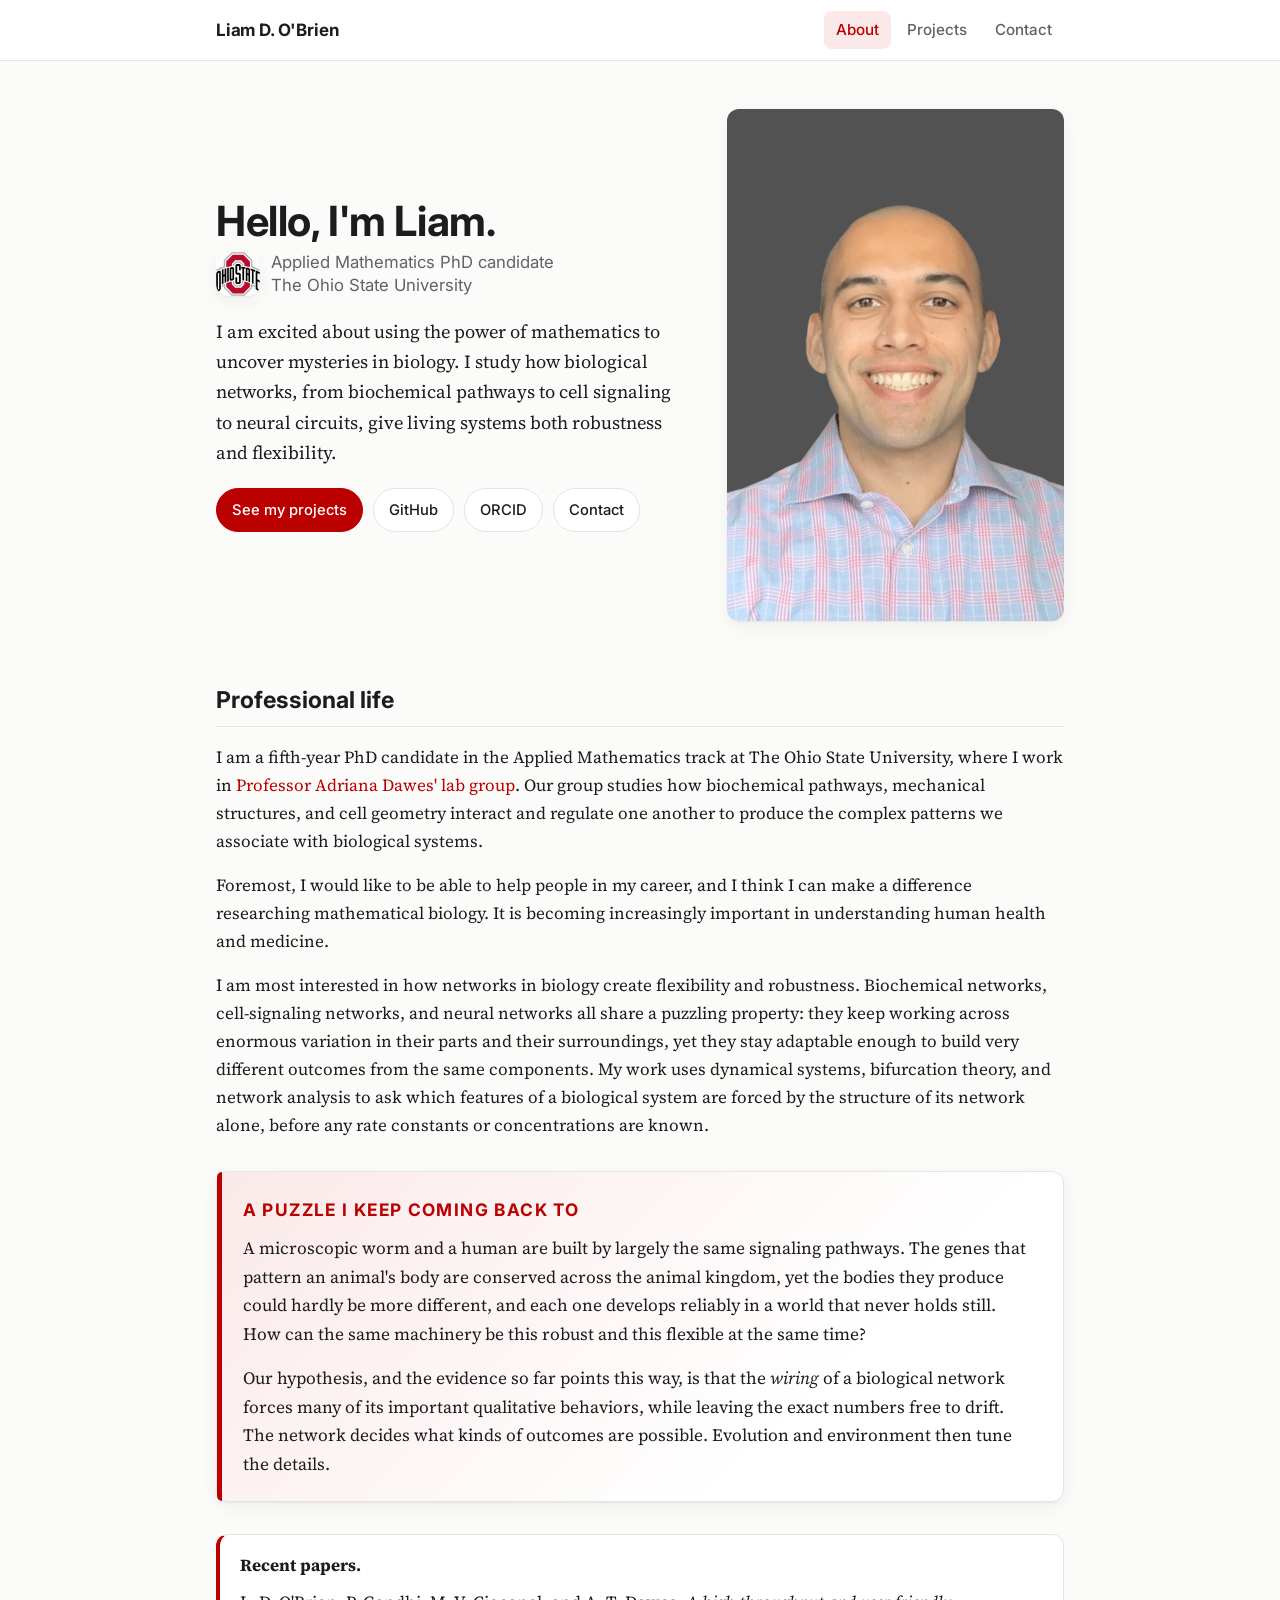
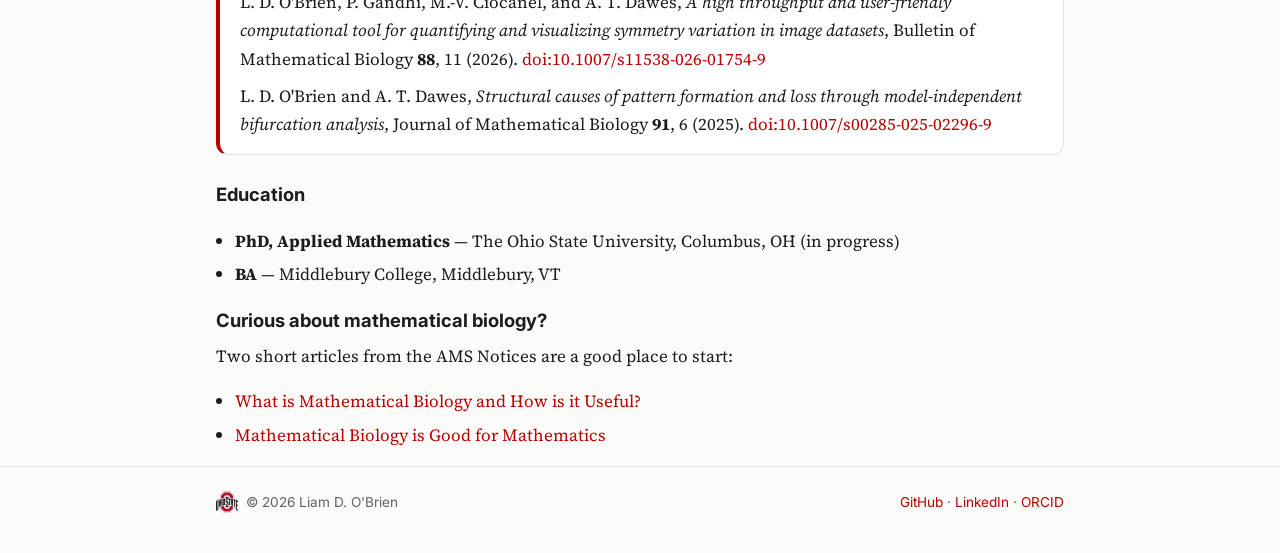
==== index.html @ b986f2aa "Refocus about page on network robustness, add 2026 paper and OSU logo, drop WIP projects Co-Authored" ====
<!doctype html>
<html lang="en">
<head>
  <meta charset="utf-8">
  <meta name="viewport" content="width=device-width, initial-scale=1">
  <title>Liam D. O'Brien</title>
  <meta name="description" content="Liam D. O'Brien is an applied mathematics PhD candidate at The Ohio State University working in mathematical biology: how biological networks create robustness and flexibility.">
  <link rel="preconnect" href="https://fonts.googleapis.com">
  <link href="https://fonts.googleapis.com/css2?family=Inter:wght@400;500;600;700&family=Source+Serif+4:ital,opsz,wght@0,8..60,400;0,8..60,600;1,8..60,400&display=swap" rel="stylesheet">
  <link rel="stylesheet" href="assets/style.css">
  <link rel="icon" href="data:image/svg+xml,%3Csvg xmlns='http://www.w3.org/2000/svg' viewBox='0 0 32 32'%3E%3Ccircle cx='16' cy='16' r='15' fill='%23bb0000'/%3E%3Ctext x='16' y='22' font-family='Inter,sans-serif' font-weight='700' font-size='17' fill='white' text-anchor='middle'%3EL%3C/text%3E%3C/svg%3E">
</head>
<body>
<header class="site">
  <div class="wrap">
    <a class="site-title" href="index.html">Liam D. O'Brien</a>
    <nav aria-label="Main">
      <ul>
        <li><a href="index.html" aria-current="page">About</a></li>
        <li><a href="projects.html">Projects</a></li>
        <li><a href="contact.html">Contact</a></li>
      </ul>
    </nav>
  </div>
</header>

<main class="wrap">
  <section class="hero">
    <div>
      <h1>Hello, I'm Liam.</h1>
      <p class="tagline"><img class="logo" src="assets/img/ohio-state-logo.svg" alt="The Ohio State University" width="44" height="44"><span>Applied Mathematics PhD candidate<br>The Ohio State University</span></p>
      <p class="lead">I am excited about using the power of mathematics to uncover mysteries in biology. I study how biological networks, from biochemical pathways to cell signaling to neural circuits, give living systems both robustness and flexibility.</p>
      <div class="btn-row">
        <a class="btn primary" href="projects.html">See my projects</a>
        <a class="btn" href="https://github.com/ldobrien1234" target="_blank" rel="noopener">GitHub</a>
        <a class="btn" href="https://orcid.org/0009-0007-3827-9771" target="_blank" rel="noopener">ORCID</a>
        <a class="btn" href="contact.html">Contact</a>
      </div>
    </div>
    <img src="assets/img/profile.png" alt="Portrait of Liam D. O'Brien" width="768" height="512">
  </section>

  <h2 id="professional">Professional life</h2>
  <p>I am a fifth-year PhD candidate in the Applied Mathematics track at The Ohio State University, where I work in <a href="https://people.math.osu.edu/dawes.33/" target="_blank" rel="noopener">Professor Adriana Dawes' lab group</a>. Our group studies how biochemical pathways, mechanical structures, and cell geometry interact and regulate one another to produce the complex patterns we associate with biological systems.</p>
  <p>Foremost, I would like to be able to help people in my career, and I think I can make a difference researching mathematical biology. It is becoming increasingly important in understanding human health and medicine.</p>
  <p>I am most interested in how networks in biology create flexibility and robustness. Biochemical networks, cell-signaling networks, and neural networks all share a puzzling property: they keep working across enormous variation in their parts and their surroundings, yet they stay adaptable enough to build very different outcomes from the same components. My work uses dynamical systems, bifurcation theory, and network analysis to ask which features of a biological system are forced by the structure of its network alone, before any rate constants or concentrations are known.</p>

  <aside class="spark">
    <p class="spark-kicker">A puzzle I keep coming back to</p>
    <p>A microscopic worm and a human are built by largely the same signaling pathways. The genes that pattern an animal's body are conserved across the animal kingdom, yet the bodies they produce could hardly be more different, and each one develops reliably in a world that never holds still. How can the same machinery be this robust and this flexible at the same time?</p>
    <p>Our hypothesis, and the evidence so far points this way, is that the <em>wiring</em> of a biological network forces many of its important qualitative behaviors, while leaving the exact numbers free to drift. The network decides what kinds of outcomes are possible. Evolution and environment then tune the details.</p>
  </aside>

  <div class="callout">
    <p><strong>Recent papers.</strong></p>
    <p>L. D. O'Brien, P. Gandhi, M.-V. Ciocanel, and A. T. Dawes, <em>A high throughput and user-friendly computational tool for quantifying and visualizing symmetry variation in image datasets</em>, Bulletin of Mathematical Biology <strong>88</strong>, 11 (2026). <a href="https://doi.org/10.1007/s11538-026-01754-9" target="_blank" rel="noopener">doi:10.1007/s11538-026-01754-9</a></p>
    <p>L. D. O'Brien and A. T. Dawes, <em>Structural causes of pattern formation and loss through model-independent bifurcation analysis</em>, Journal of Mathematical Biology <strong>91</strong>, 6 (2025). <a href="https://doi.org/10.1007/s00285-025-02296-9" target="_blank" rel="noopener">doi:10.1007/s00285-025-02296-9</a></p>
  </div>

  <h3>Education</h3>
  <ul class="links">
    <li><strong>PhD, Applied Mathematics</strong> — The Ohio State University, Columbus, OH (in progress)</li>
    <li><strong>BA</strong> — Middlebury College, Middlebury, VT</li>
  </ul>

  <h3>Curious about mathematical biology?</h3>
  <p>Two short articles from the AMS Notices are a good place to start:</p>
  <ul class="links">
    <li><a href="https://www.ams.org/notices/201007/rtx100700851p.pdf" target="_blank" rel="noopener">What is Mathematical Biology and How is it Useful?</a></li>
    <li><a href="https://www.ams.org/notices/201510/rnoti-p1172.pdf" target="_blank" rel="noopener">Mathematical Biology is Good for Mathematics</a></li>
  </ul>

</main>

<footer>
  <div class="wrap">
    <span class="foot-brand"><img src="assets/img/ohio-state-logo.svg" alt="The Ohio State University" width="22" height="22"> © 2026 Liam D. O'Brien</span>
    <span><a href="https://github.com/ldobrien1234">GitHub</a> · <a href="https://www.linkedin.com/in/ldobrien">LinkedIn</a> · <a href="https://orcid.org/0009-0007-3827-9771">ORCID</a></span>
  </div>
</footer>
</body>
</html>
---- assets/style.css ----
/* ---------- Tokens ---------- */
:root {
  --bg: #fbfbfa;
  --surface: #ffffff;
  --text: #1c1c1c;
  --muted: #5f6368;
  --accent: #bb0000;        /* Ohio State scarlet, as a nod to the original site */
  --accent-soft: #fbe9e9;
  --border: #e4e4e0;
  --shadow: 0 1px 2px rgba(0,0,0,.05), 0 6px 20px rgba(0,0,0,.05);
  --radius: 12px;
  --maxw: 880px;
}
@media (prefers-color-scheme: dark) {
  :root:not([data-theme="light"]) {
    --bg: #141416;
    --surface: #1d1d20;
    --text: #ececea;
    --muted: #a3a3a0;
    --accent: #ff5c5c;
    --accent-soft: #3a1f1f;
    --border: #2c2c30;
    --shadow: 0 1px 2px rgba(0,0,0,.4), 0 6px 20px rgba(0,0,0,.35);
  }
}

/* ---------- Base ---------- */
*, *::before, *::after { box-sizing: border-box; }
html { scroll-behavior: smooth; }
body {
  margin: 0;
  background: var(--bg);
  color: var(--text);
  font-family: "Source Serif 4", Georgia, "Times New Roman", serif;
  font-size: 1.0625rem;
  line-height: 1.65;
  -webkit-font-smoothing: antialiased;
}
h1, h2, h3, nav, .btn, .meta, .tag, footer, .site-title, .tagline {
  font-family: "Inter", system-ui, -apple-system, "Segoe UI", Roboto, sans-serif;
}
h1 { font-size: clamp(1.9rem, 4vw, 2.6rem); line-height: 1.15; margin: 0 0 .35rem; letter-spacing: -.01em; }
h2 { font-size: 1.45rem; margin: 2.75rem 0 1rem; padding-bottom: .4rem; border-bottom: 1px solid var(--border); }
h3 { font-size: 1.15rem; margin: 0 0 .4rem; }
p { margin: 0 0 1rem; }
a { color: var(--accent); text-decoration: none; }
a:hover { text-decoration: underline; }
img { max-width: 100%; display: block; }
.wrap { max-width: var(--maxw); margin: 0 auto; padding: 0 16px; }

/* ---------- Header / nav ---------- */
header.site {
  border-bottom: 1px solid var(--border);
  background: var(--surface);
  position: sticky; top: 0; z-index: 10;
}
header.site .wrap {
  display: flex; align-items: center; justify-content: space-between;
  gap: 1rem; min-height: 60px; flex-wrap: wrap; padding-top: .5rem; padding-bottom: .5rem;
}
.site-title { font-weight: 700; color: var(--text); letter-spacing: -.01em; }
.site-title:hover { text-decoration: none; color: var(--accent); }
nav ul { list-style: none; margin: 0; padding: 0; display: flex; gap: .25rem; }
nav a {
  display: inline-block; padding: .4rem .75rem; border-radius: 8px;
  color: var(--muted); font-weight: 500; font-size: .95rem;
}
nav a:hover { background: var(--accent-soft); color: var(--accent); text-decoration: none; }
nav a[aria-current="page"] { color: var(--accent); background: var(--accent-soft); }

/* ---------- Hero ---------- */
.hero {
  display: grid; grid-template-columns: 1fr; gap: 1.5rem;
  align-items: center; padding: 3rem 0 1rem;
}
@media (min-width: 680px) { .hero { grid-template-columns: 1.4fr 1fr; gap: 2.5rem; } }
.hero img {
  width: 100%; aspect-ratio: 3 / 2; object-fit: cover;
  border-radius: var(--radius); box-shadow: var(--shadow);
}
.tagline { color: var(--muted); font-size: 1.05rem; line-height: 1.35; margin-bottom: 1.25rem; display: flex; align-items: center; gap: .7rem; }
.tagline .logo { width: 44px; height: 44px; flex: none; }
.btn-row { display: flex; flex-wrap: wrap; gap: .6rem; margin-top: 1.25rem; }
.btn {
  display: inline-flex; align-items: center; gap: .4rem;
  padding: .55rem .95rem; border-radius: 999px; font-size: .92rem; font-weight: 500;
  border: 1px solid var(--border); background: var(--surface); color: var(--text);
}
.btn:hover { border-color: var(--accent); color: var(--accent); text-decoration: none; }
.btn.primary { background: var(--accent); border-color: var(--accent); color: #fff; }
.btn.primary:hover { filter: brightness(1.08); color: #fff; }

/* ---------- Content ---------- */
main { padding-bottom: 3rem; }
.lead { font-size: 1.15rem; }
.callout {
  background: var(--surface); border: 1px solid var(--border); border-left: 4px solid var(--accent);
  border-radius: var(--radius); padding: 1rem 1.25rem; margin: 1.5rem 0;
}
.callout p { margin-bottom: .6rem; }
.callout p:last-child { margin-bottom: 0; }

/* Highlighted "curiosity" box */
.spark {
  position: relative; margin: 2rem 0;
  padding: 1.5rem 1.6rem 1.4rem;
  border-radius: var(--radius);
  background: linear-gradient(135deg, var(--accent-soft), var(--surface) 70%);
  border: 1px solid var(--border);
  box-shadow: var(--shadow);
}
.spark::before {
  content: ""; position: absolute; inset: 0 auto 0 0; width: 5px;
  background: var(--accent); border-radius: var(--radius) 0 0 var(--radius);
}
.spark-kicker {
  font-family: Inter, system-ui, sans-serif; font-size: .78rem; font-weight: 700;
  letter-spacing: .08em; text-transform: uppercase; color: var(--accent); margin-bottom: .6rem;
}
.spark p { font-size: 1.08rem; }
.spark p:last-child { margin-bottom: 0; }
ul.links { padding-left: 1.2rem; }
ul.links li { margin-bottom: .35rem; }

/* ---------- Cards (projects, repos) ---------- */
.card {
  background: var(--surface); border: 1px solid var(--border); border-radius: var(--radius);
  padding: 1.5rem; margin-bottom: 1.5rem; box-shadow: var(--shadow);
}
.card.project { display: grid; grid-template-columns: 1fr; gap: 1.25rem; }
@media (min-width: 680px) {
  .card.project { grid-template-columns: 1fr 240px; align-items: start; }
  .card.project.wide { grid-template-columns: 1fr; }
}
.card figure { margin: 0; }
.card figure img { border-radius: 8px; border: 1px solid var(--border); background: #fff; }
.card figcaption { font-size: .85rem; color: var(--muted); margin-top: .5rem; line-height: 1.4; }
.meta { font-size: .85rem; color: var(--muted); margin-bottom: .6rem; }
.tag {
  display: inline-block; font-size: .75rem; font-weight: 600; letter-spacing: .02em;
  padding: .15rem .55rem; border-radius: 999px; background: var(--accent-soft); color: var(--accent);
  margin-right: .35rem; vertical-align: middle;
}
.repos { display: grid; grid-template-columns: 1fr; gap: 1rem; }
@media (min-width: 620px) { .repos { grid-template-columns: 1fr 1fr; } }
.repo { padding: 1.1rem 1.25rem; margin: 0; }
.repo h3 { font-size: 1rem; }
.repo h3 a { color: var(--text); }
.repo h3 a:hover { color: var(--accent); }
.repo p { font-size: .95rem; color: var(--muted); margin: .4rem 0 .6rem; }
.lang { display: inline-flex; align-items: center; gap: .4rem; font-size: .8rem; color: var(--muted); font-family: Inter, system-ui, sans-serif; }
.lang::before { content: ""; width: .7rem; height: .7rem; border-radius: 50%; background: var(--dot, var(--muted)); }
.lang.julia { --dot: #9558b2; } .lang.python { --dot: #3572a5; } .lang.matlab { --dot: #e16737; }

/* ---------- Publications ---------- */
.pub { padding-left: 1rem; border-left: 3px solid var(--accent-soft); margin-bottom: 1.25rem; }
.pub .title { font-weight: 600; }
.pub .venue { color: var(--muted); font-size: .95rem; }

/* ---------- Contact ---------- */
.contact-list { list-style: none; padding: 0; margin: 1.5rem 0; display: grid; gap: .75rem; }
.contact-list li {
  display: flex; align-items: center; gap: .9rem; padding: .9rem 1.1rem;
  background: var(--surface); border: 1px solid var(--border); border-radius: var(--radius);
}
.contact-list svg { width: 22px; height: 22px; flex: none; fill: currentColor; color: var(--accent); }
.contact-list .label { font-family: Inter, system-ui, sans-serif; font-size: .8rem; color: var(--muted); display: block; }

/* ---------- Footer ---------- */
footer { border-top: 1px solid var(--border); padding: 1.5rem 0 2.5rem; color: var(--muted); font-size: .85rem; }
footer .wrap { display: flex; flex-wrap: wrap; justify-content: space-between; gap: .5rem; align-items: center; }
.foot-brand { display: inline-flex; align-items: center; gap: .5rem; }
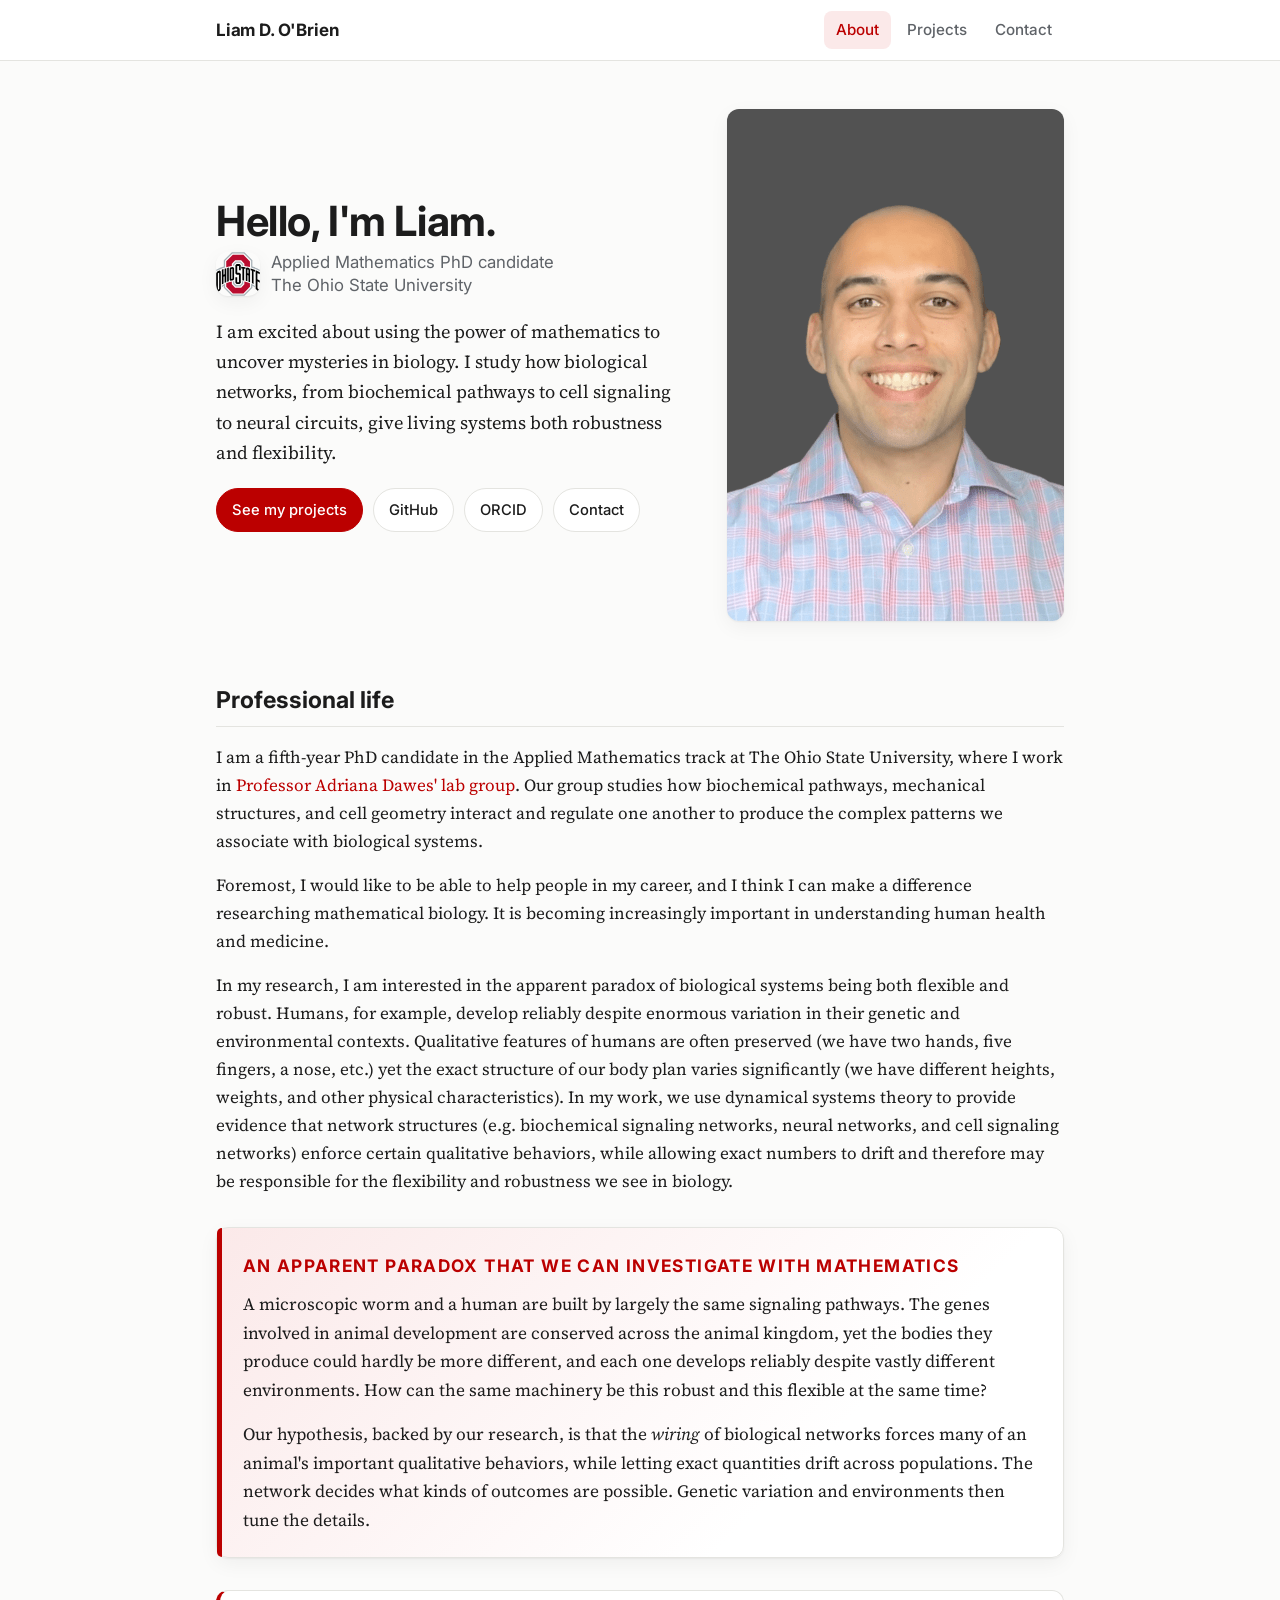
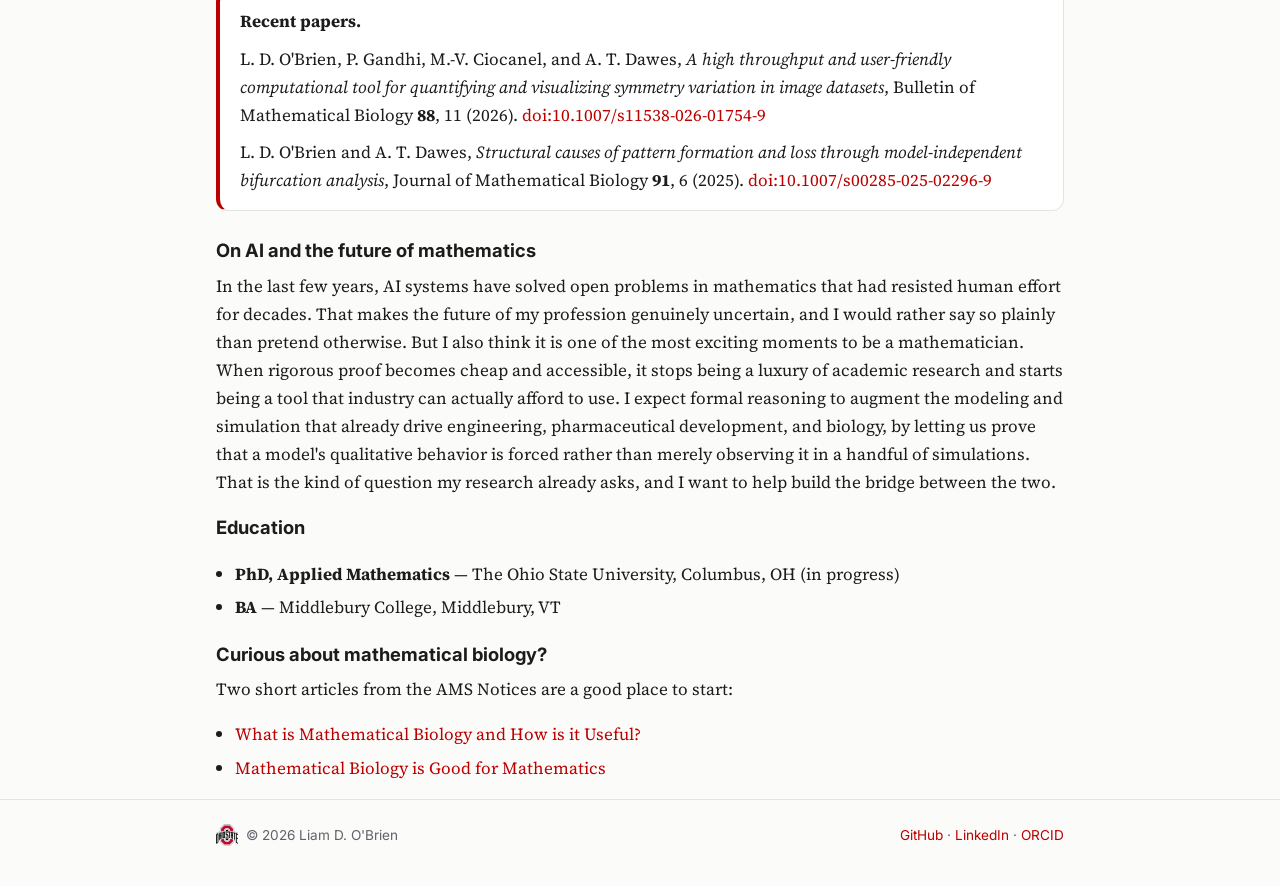
==== commit 564c6440: "Add paragraph on AI and the future of mathematics Co-Authored-By: Claude Fable 5.1 <noreply@anthropi" ====
--- a/index.html
+++ b/index.html
@@ -43,12 +43,12 @@
   <h2 id="professional">Professional life</h2>
   <p>I am a fifth-year PhD candidate in the Applied Mathematics track at The Ohio State University, where I work in <a href="https://people.math.osu.edu/dawes.33/" target="_blank" rel="noopener">Professor Adriana Dawes' lab group</a>. Our group studies how biochemical pathways, mechanical structures, and cell geometry interact and regulate one another to produce the complex patterns we associate with biological systems.</p>
   <p>Foremost, I would like to be able to help people in my career, and I think I can make a difference researching mathematical biology. It is becoming increasingly important in understanding human health and medicine.</p>
-  <p>I am most interested in how networks in biology create flexibility and robustness. Biochemical networks, cell-signaling networks, and neural networks all share a puzzling property: they keep working across enormous variation in their parts and their surroundings, yet they stay adaptable enough to build very different outcomes from the same components. My work uses dynamical systems, bifurcation theory, and network analysis to ask which features of a biological system are forced by the structure of its network alone, before any rate constants or concentrations are known.</p>
+  <p>In my research, I am interested in the apparent paradox of biological systems being both flexible and robust. Humans, for example, develop reliably despite enormous variation in their genetic and environmental contexts. Qualitative features of humans are often preserved (we have two hands, five fingers, a nose, etc.) yet the exact structure of our body plan varies significantly (we have different heights, weights, and other physical characteristics). In my work, we use dynamical systems theory to provide evidence that network structures (e.g. biochemical signaling networks, neural networks, and cell signaling networks) enforce certain qualitative behaviors, while allowing exact numbers to drift and therefore may be responsible for the flexibility and robustness we see in biology. </p>
 
   <aside class="spark">
-    <p class="spark-kicker">A puzzle I keep coming back to</p>
-    <p>A microscopic worm and a human are built by largely the same signaling pathways. The genes that pattern an animal's body are conserved across the animal kingdom, yet the bodies they produce could hardly be more different, and each one develops reliably in a world that never holds still. How can the same machinery be this robust and this flexible at the same time?</p>
-    <p>Our hypothesis, and the evidence so far points this way, is that the <em>wiring</em> of a biological network forces many of its important qualitative behaviors, while leaving the exact numbers free to drift. The network decides what kinds of outcomes are possible. Evolution and environment then tune the details.</p>
+    <p class="spark-kicker">An apparent paradox that we can investigate with mathematics</p>
+    <p>A microscopic worm and a human are built by largely the same signaling pathways. The genes involved in animal development are conserved across the animal kingdom, yet the bodies they produce could hardly be more different, and each one develops reliably despite vastly different environments. How can the same machinery be this robust and this flexible at the same time?</p>
+    <p>Our hypothesis, backed by our research, is that the <em>wiring</em> of biological networks forces many of an animal's important qualitative behaviors, while letting exact quantities drift across populations. The network decides what kinds of outcomes are possible. Genetic variation and environments then tune the details.</p>
   </aside>
 
   <div class="callout">
@@ -56,6 +56,9 @@
     <p>L. D. O'Brien, P. Gandhi, M.-V. Ciocanel, and A. T. Dawes, <em>A high throughput and user-friendly computational tool for quantifying and visualizing symmetry variation in image datasets</em>, Bulletin of Mathematical Biology <strong>88</strong>, 11 (2026). <a href="https://doi.org/10.1007/s11538-026-01754-9" target="_blank" rel="noopener">doi:10.1007/s11538-026-01754-9</a></p>
     <p>L. D. O'Brien and A. T. Dawes, <em>Structural causes of pattern formation and loss through model-independent bifurcation analysis</em>, Journal of Mathematical Biology <strong>91</strong>, 6 (2025). <a href="https://doi.org/10.1007/s00285-025-02296-9" target="_blank" rel="noopener">doi:10.1007/s00285-025-02296-9</a></p>
   </div>
+
+  <h3>On AI and the future of mathematics</h3>
+  <p>In the last few years, AI systems have solved open problems in mathematics that had resisted human effort for decades. That makes the future of my profession genuinely uncertain, and I would rather say so plainly than pretend otherwise. But I also think it is one of the most exciting moments to be a mathematician. When rigorous proof becomes cheap and accessible, it stops being a luxury of academic research and starts being a tool that industry can actually afford to use. I expect formal reasoning to augment the modeling and simulation that already drive engineering, pharmaceutical development, and biology, by letting us prove that a model's qualitative behavior is forced rather than merely observing it in a handful of simulations. That is the kind of question my research already asks, and I want to help build the bridge between the two.</p>
 
   <h3>Education</h3>
   <ul class="links">
--- a/assets/style.css
+++ b/assets/style.css
@@ -133,6 +133,8 @@
   .card.project.wide { grid-template-columns: 1fr; }
 }
 .card figure { margin: 0; }
+.card figure.full { max-width: 640px; margin-top: .25rem; }
+.card figure.full img { background: #fff; padding: .4rem; }
 .card figure img { border-radius: 8px; border: 1px solid var(--border); background: #fff; }
 .card figcaption { font-size: .85rem; color: var(--muted); margin-top: .5rem; line-height: 1.4; }
 .meta { font-size: .85rem; color: var(--muted); margin-bottom: .6rem; }
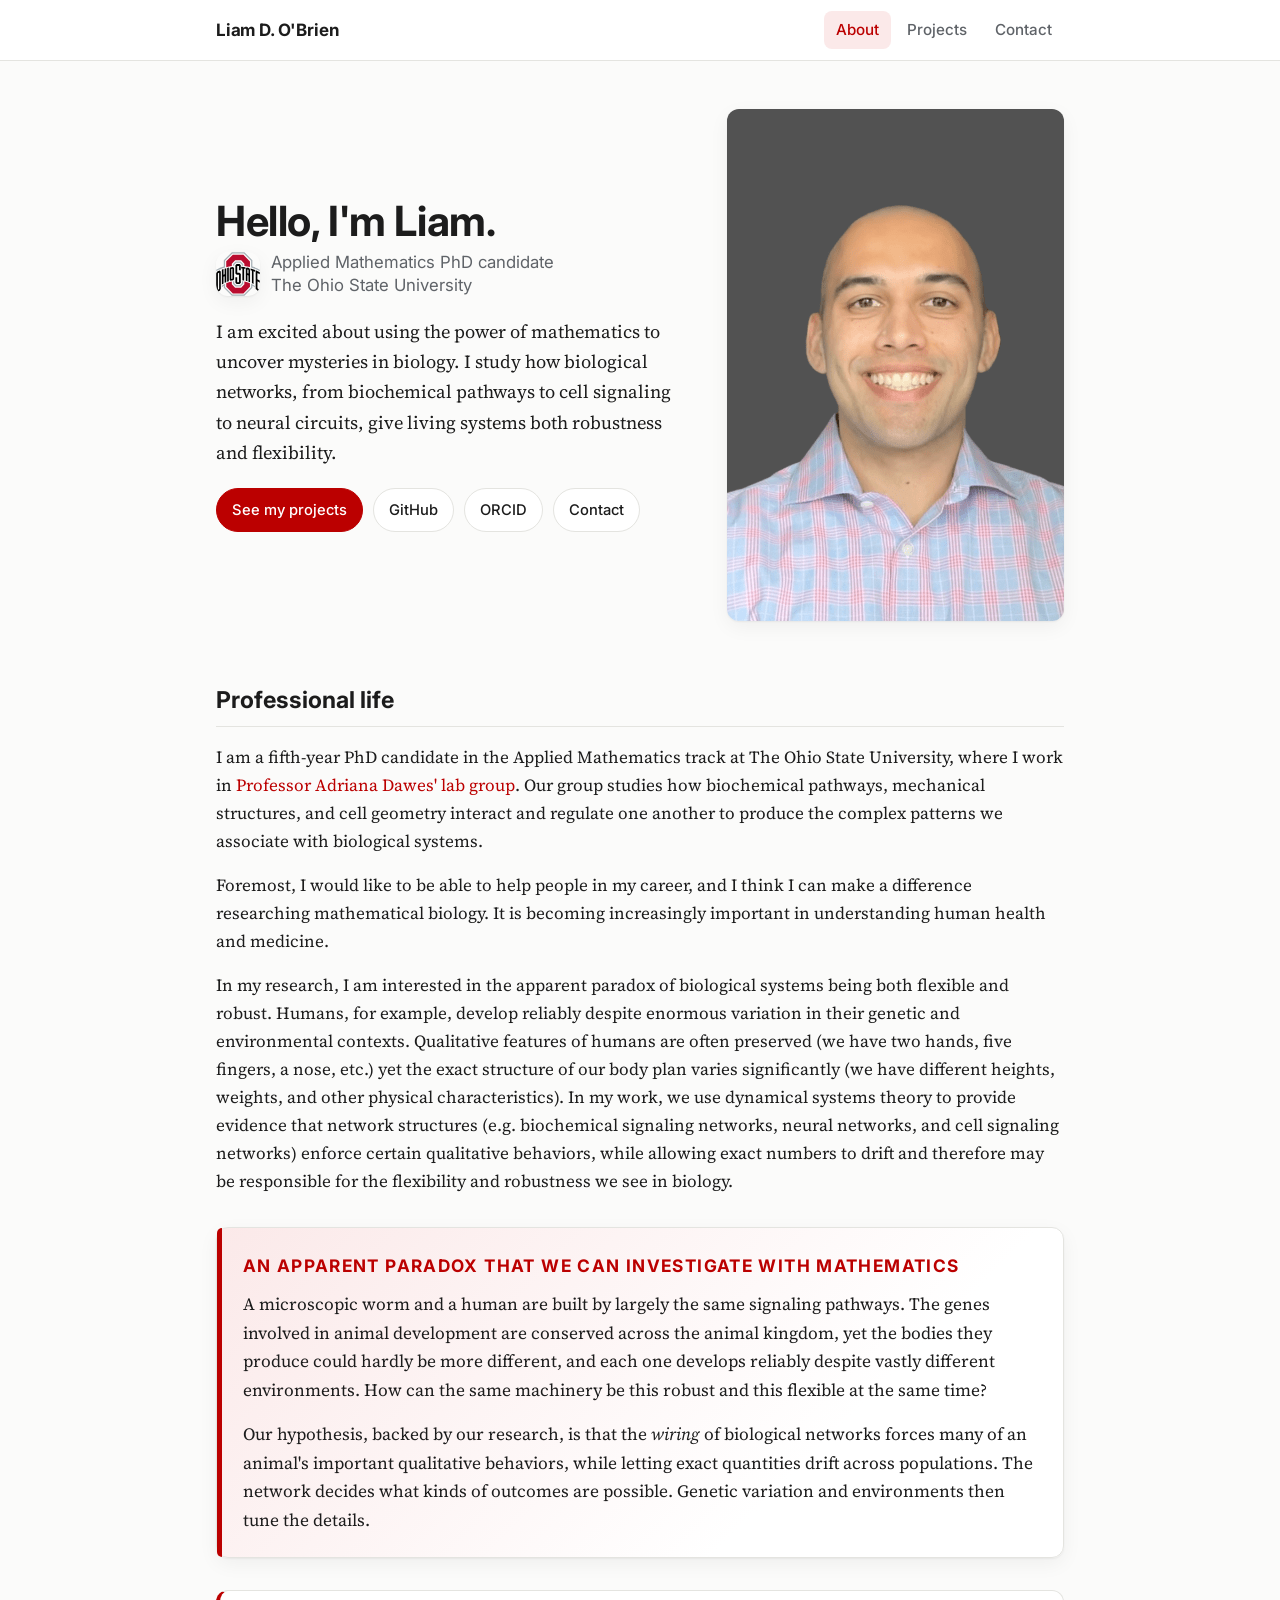
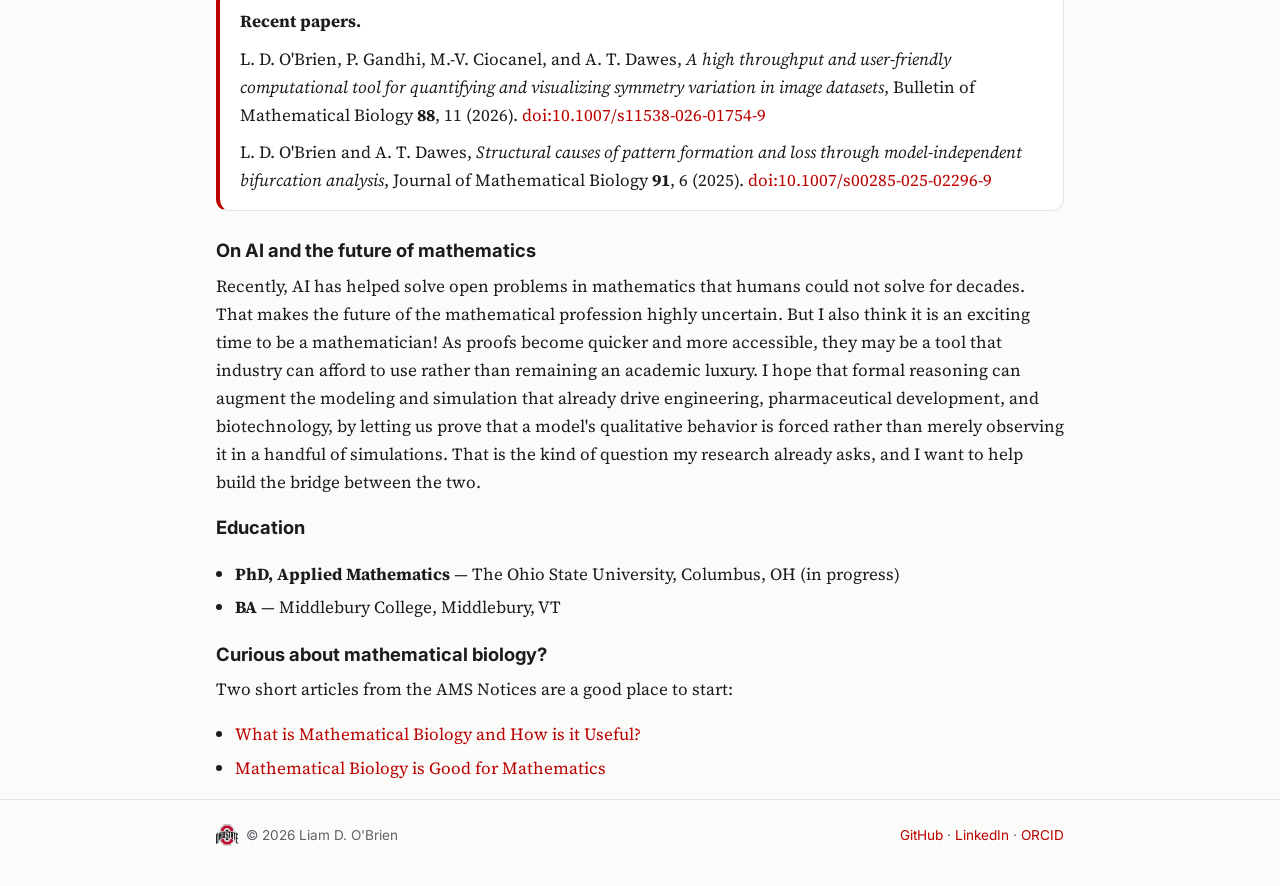
==== commit c9c2b12e: "Revise AI paragraph wording Co-Authored-By: Claude Fable 5.1 <noreply@anthropic.com>" ====
--- a/index.html
+++ b/index.html
@@ -58,7 +58,7 @@
   </div>
 
   <h3>On AI and the future of mathematics</h3>
-  <p>In the last few years, AI systems have solved open problems in mathematics that had resisted human effort for decades. That makes the future of my profession genuinely uncertain, and I would rather say so plainly than pretend otherwise. But I also think it is one of the most exciting moments to be a mathematician. When rigorous proof becomes cheap and accessible, it stops being a luxury of academic research and starts being a tool that industry can actually afford to use. I expect formal reasoning to augment the modeling and simulation that already drive engineering, pharmaceutical development, and biology, by letting us prove that a model's qualitative behavior is forced rather than merely observing it in a handful of simulations. That is the kind of question my research already asks, and I want to help build the bridge between the two.</p>
+  <p>Recently, AI has helped solve open problems in mathematics that humans could not solve for decades. That makes the future of the mathematical profession highly uncertain. But I also think it is an exciting time to be a mathematician! As proofs become quicker and more accessible, they may be a tool that industry can afford to use rather than remaining an academic luxury. I hope that formal reasoning can augment the modeling and simulation that already drive engineering, pharmaceutical development, and biotechnology, by letting us prove that a model's qualitative behavior is forced rather than merely observing it in a handful of simulations. That is the kind of question my research already asks, and I want to help build the bridge between the two.</p>
 
   <h3>Education</h3>
   <ul class="links">
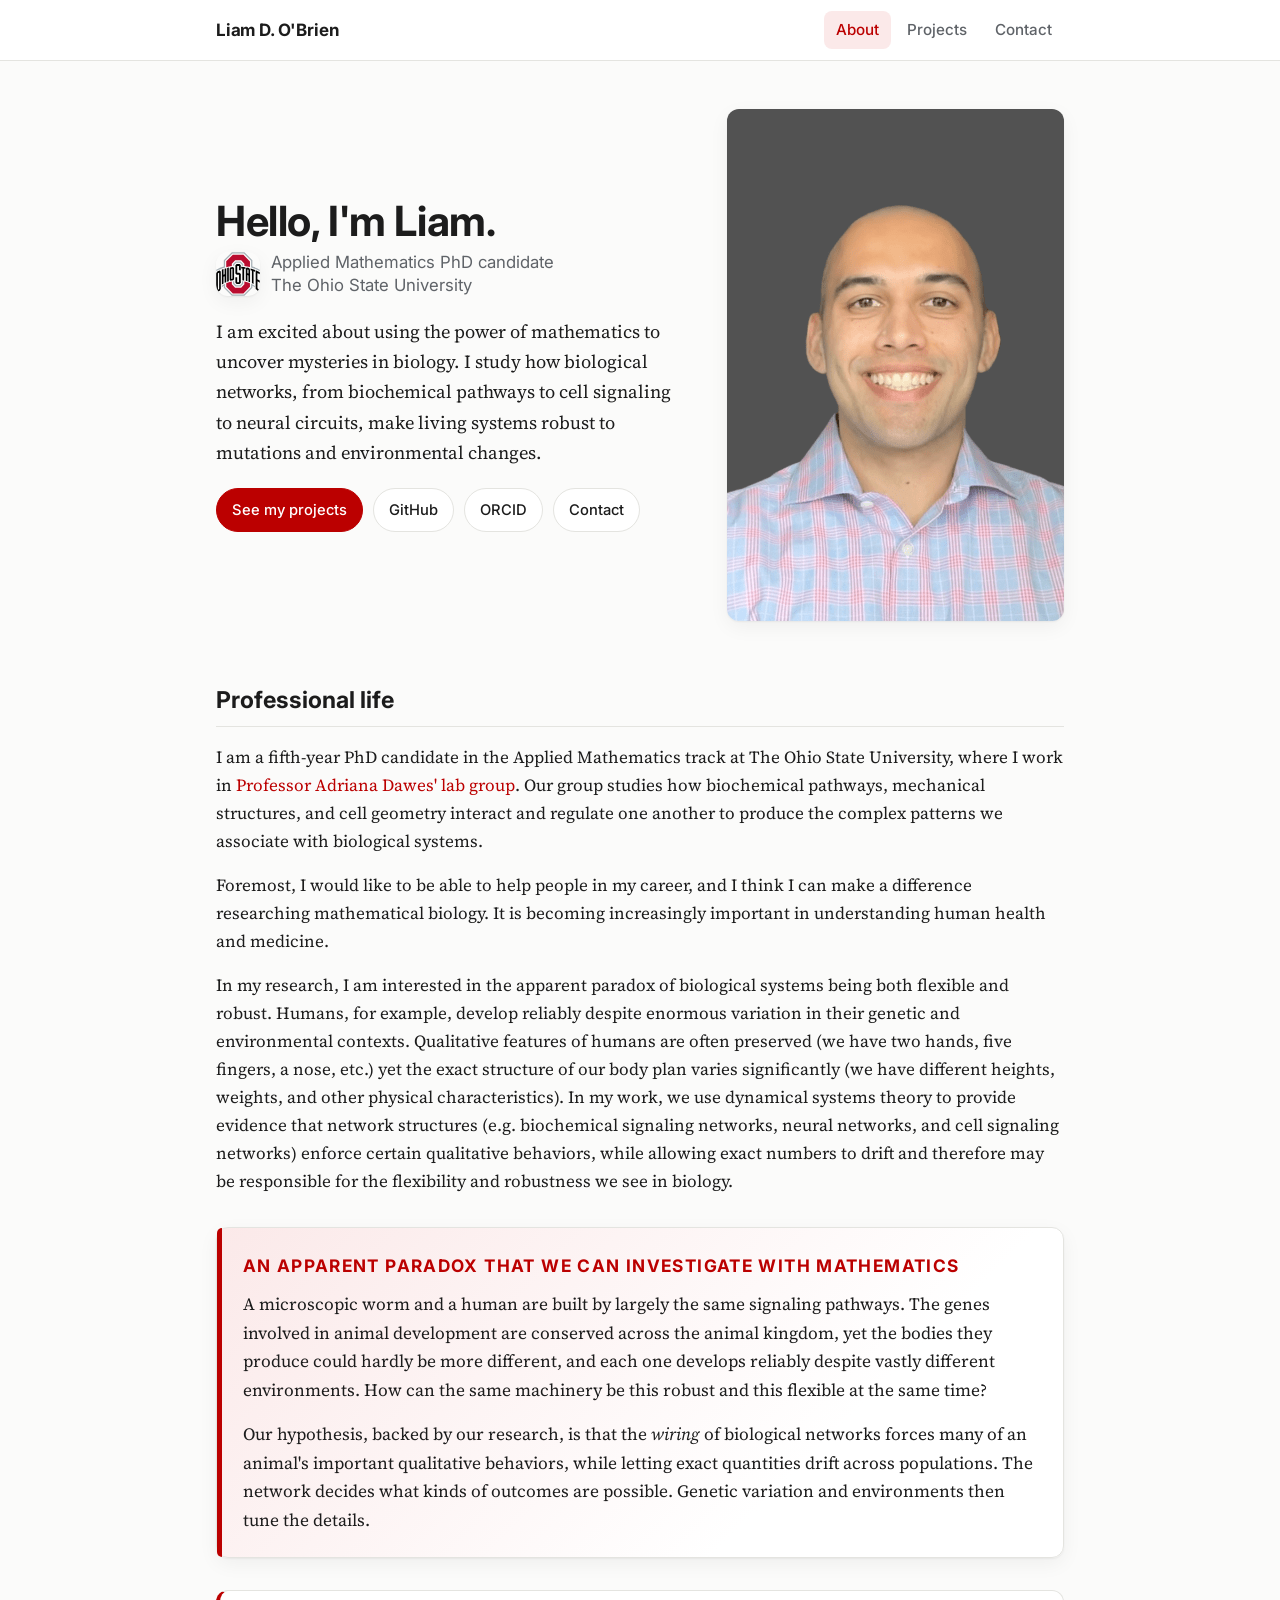
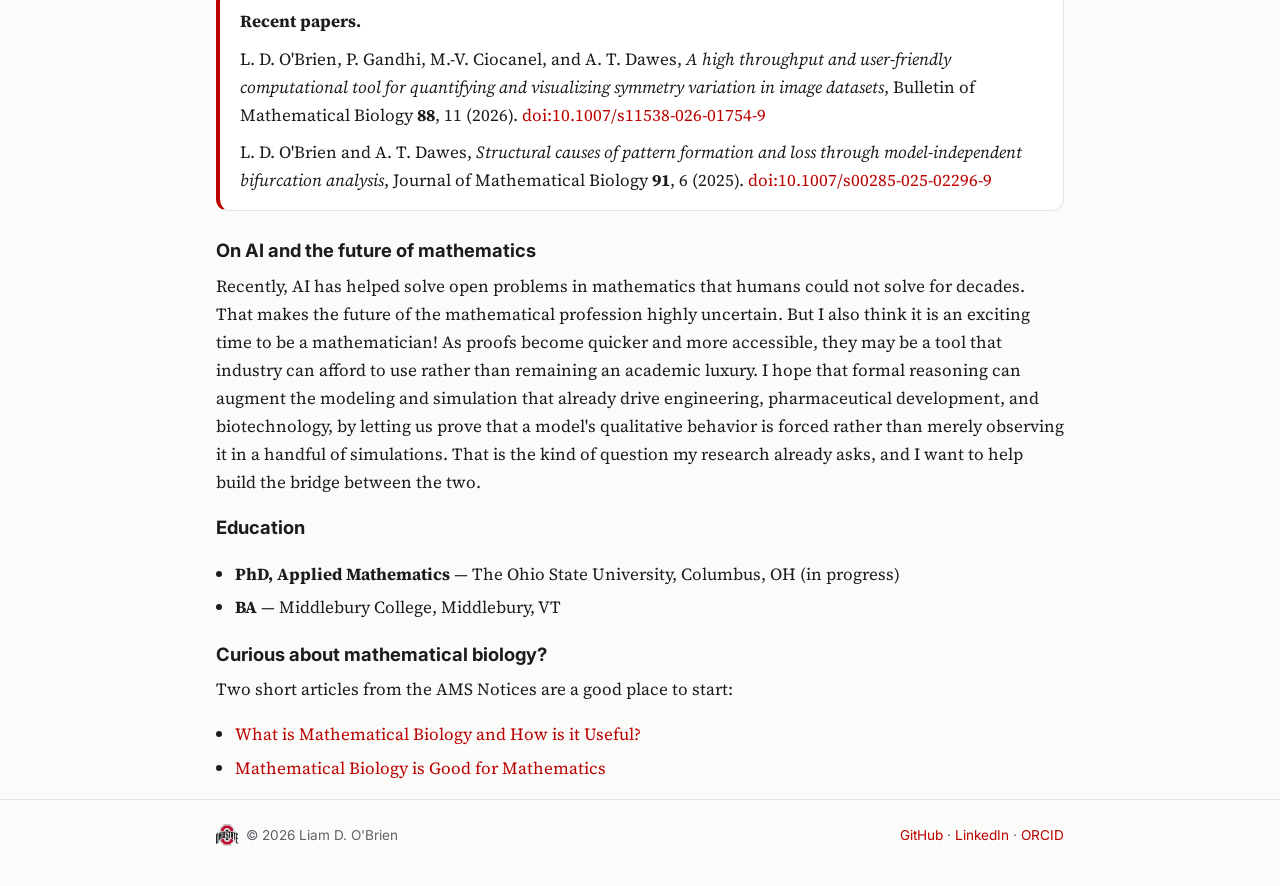
==== commit 6ddb612e: "Update heading" ====
--- a/index.html
+++ b/index.html
@@ -29,7 +29,7 @@
     <div>
       <h1>Hello, I'm Liam.</h1>
       <p class="tagline"><img class="logo" src="assets/img/ohio-state-logo.svg" alt="The Ohio State University" width="44" height="44"><span>Applied Mathematics PhD candidate<br>The Ohio State University</span></p>
-      <p class="lead">I am excited about using the power of mathematics to uncover mysteries in biology. I study how biological networks, from biochemical pathways to cell signaling to neural circuits, give living systems both robustness and flexibility.</p>
+      <p class="lead">I am excited about using the power of mathematics to uncover mysteries in biology. I study how biological networks, from biochemical pathways to cell signaling to neural circuits, make living systems robust to mutations and environmental changes.</p>
       <div class="btn-row">
         <a class="btn primary" href="projects.html">See my projects</a>
         <a class="btn" href="https://github.com/ldobrien1234" target="_blank" rel="noopener">GitHub</a>
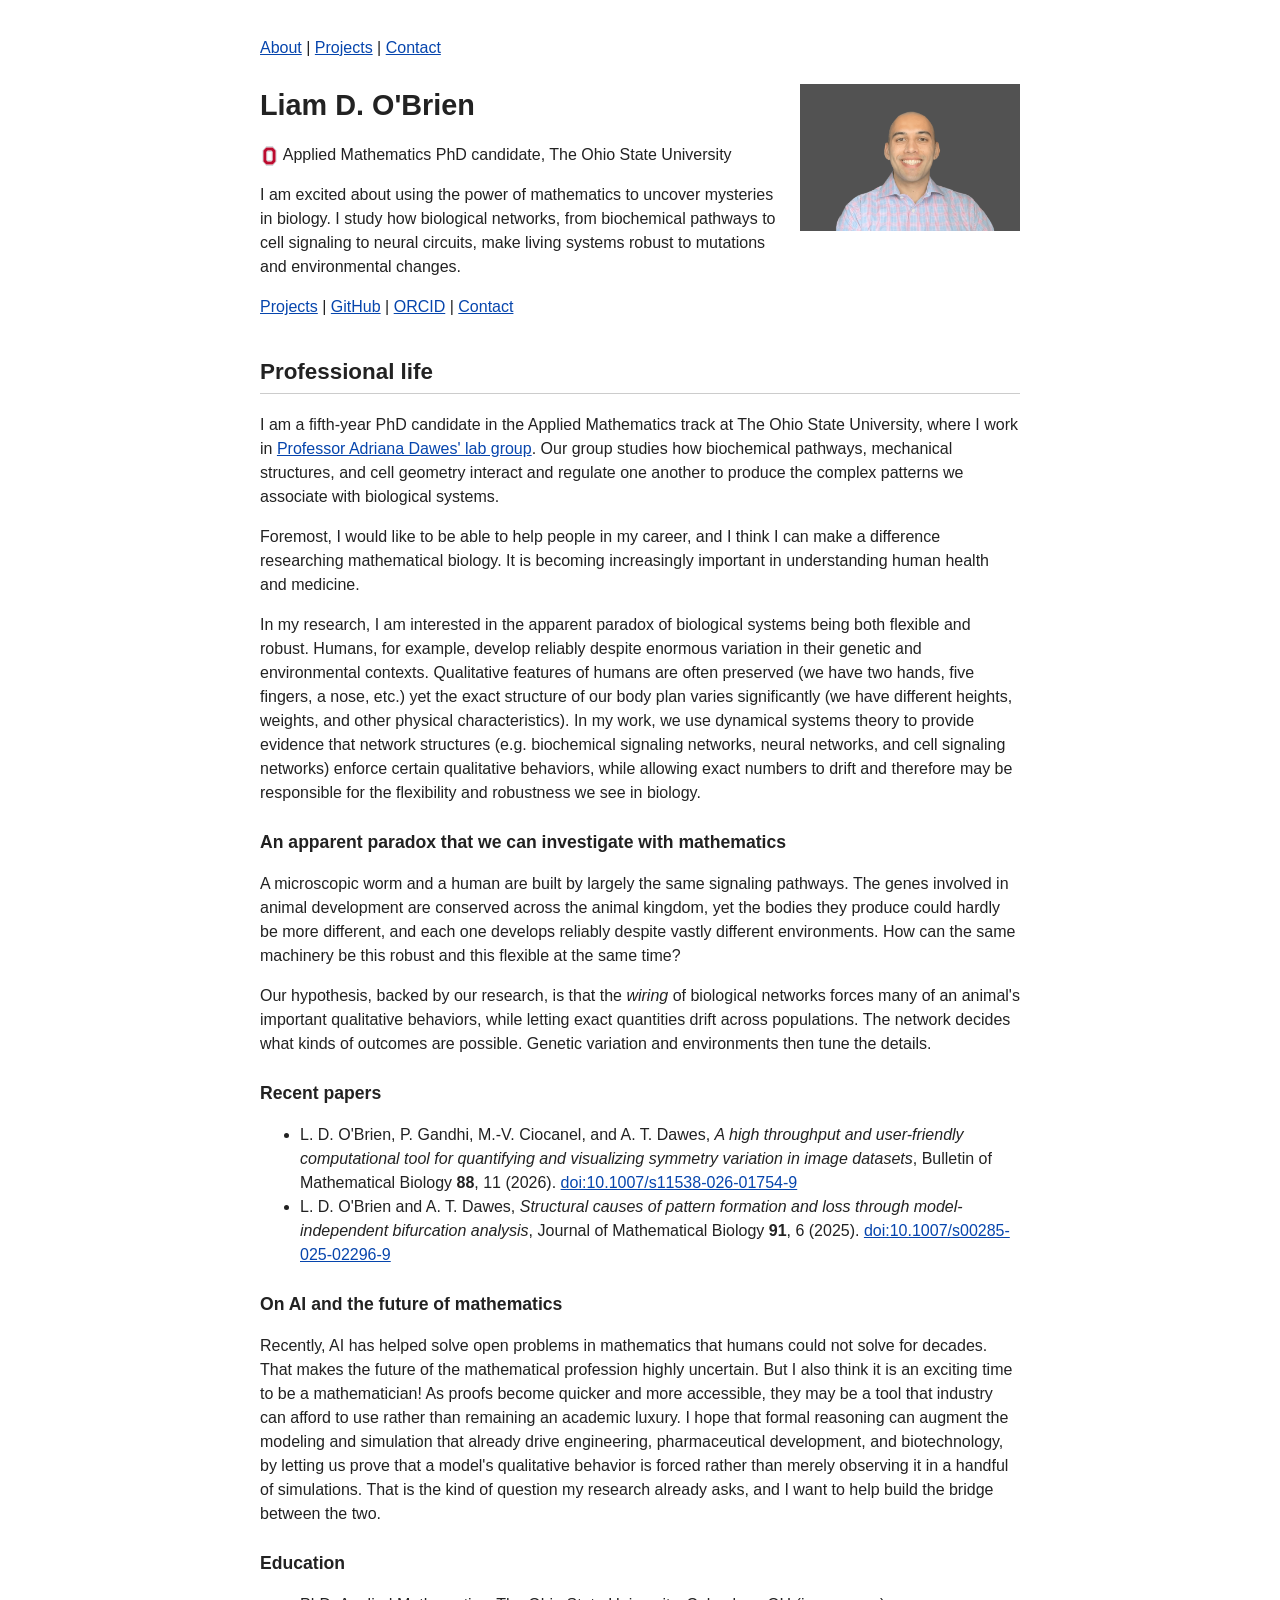
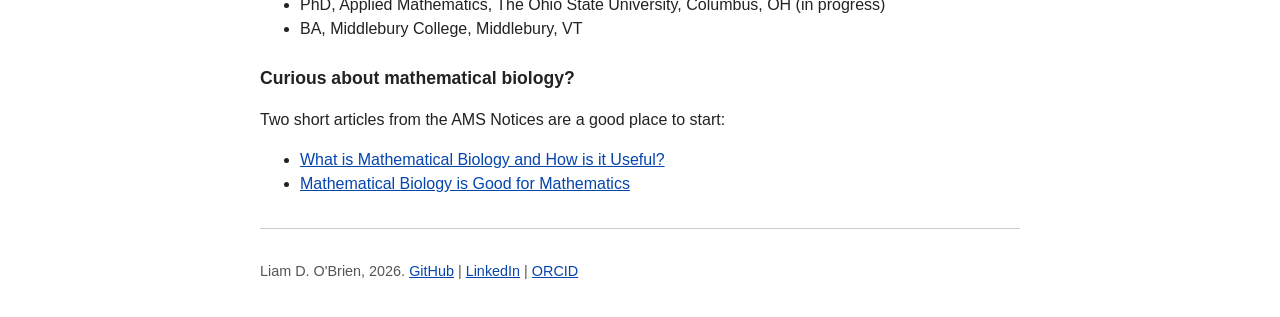
==== commit 6b1ea8c1: "Change theme" ====
--- a/index.html
+++ b/index.html
@@ -1,85 +1,69 @@
-<!doctype html>
+<!DOCTYPE html>
 <html lang="en">
 <head>
   <meta charset="utf-8">
   <meta name="viewport" content="width=device-width, initial-scale=1">
   <title>Liam D. O'Brien</title>
-  <meta name="description" content="Liam D. O'Brien is an applied mathematics PhD candidate at The Ohio State University working in mathematical biology: how biological networks create robustness and flexibility.">
-  <link rel="preconnect" href="https://fonts.googleapis.com">
-  <link href="https://fonts.googleapis.com/css2?family=Inter:wght@400;500;600;700&family=Source+Serif+4:ital,opsz,wght@0,8..60,400;0,8..60,600;1,8..60,400&display=swap" rel="stylesheet">
+  <meta name="description" content="Liam D. O'Brien is an applied mathematics PhD candidate at The Ohio State University working in mathematical biology.">
   <link rel="stylesheet" href="assets/style.css">
-  <link rel="icon" href="data:image/svg+xml,%3Csvg xmlns='http://www.w3.org/2000/svg' viewBox='0 0 32 32'%3E%3Ccircle cx='16' cy='16' r='15' fill='%23bb0000'/%3E%3Ctext x='16' y='22' font-family='Inter,sans-serif' font-weight='700' font-size='17' fill='white' text-anchor='middle'%3EL%3C/text%3E%3C/svg%3E">
 </head>
 <body>
-<header class="site">
-  <div class="wrap">
-    <a class="site-title" href="index.html">Liam D. O'Brien</a>
-    <nav aria-label="Main">
-      <ul>
-        <li><a href="index.html" aria-current="page">About</a></li>
-        <li><a href="projects.html">Projects</a></li>
-        <li><a href="contact.html">Contact</a></li>
-      </ul>
-    </nav>
-  </div>
-</header>
 
-<main class="wrap">
-  <section class="hero">
-    <div>
-      <h1>Hello, I'm Liam.</h1>
-      <p class="tagline"><img class="logo" src="assets/img/ohio-state-logo.svg" alt="The Ohio State University" width="44" height="44"><span>Applied Mathematics PhD candidate<br>The Ohio State University</span></p>
-      <p class="lead">I am excited about using the power of mathematics to uncover mysteries in biology. I study how biological networks, from biochemical pathways to cell signaling to neural circuits, make living systems robust to mutations and environmental changes.</p>
-      <div class="btn-row">
-        <a class="btn primary" href="projects.html">See my projects</a>
-        <a class="btn" href="https://github.com/ldobrien1234" target="_blank" rel="noopener">GitHub</a>
-        <a class="btn" href="https://orcid.org/0009-0007-3827-9771" target="_blank" rel="noopener">ORCID</a>
-        <a class="btn" href="contact.html">Contact</a>
-      </div>
-    </div>
-    <img src="assets/img/profile.png" alt="Portrait of Liam D. O'Brien" width="768" height="512">
-  </section>
+<p class="nav"><a href="index.html">About</a> | <a href="projects.html">Projects</a> | <a href="contact.html">Contact</a></p>
 
-  <h2 id="professional">Professional life</h2>
-  <p>I am a fifth-year PhD candidate in the Applied Mathematics track at The Ohio State University, where I work in <a href="https://people.math.osu.edu/dawes.33/" target="_blank" rel="noopener">Professor Adriana Dawes' lab group</a>. Our group studies how biochemical pathways, mechanical structures, and cell geometry interact and regulate one another to produce the complex patterns we associate with biological systems.</p>
-  <p>Foremost, I would like to be able to help people in my career, and I think I can make a difference researching mathematical biology. It is becoming increasingly important in understanding human health and medicine.</p>
-  <p>In my research, I am interested in the apparent paradox of biological systems being both flexible and robust. Humans, for example, develop reliably despite enormous variation in their genetic and environmental contexts. Qualitative features of humans are often preserved (we have two hands, five fingers, a nose, etc.) yet the exact structure of our body plan varies significantly (we have different heights, weights, and other physical characteristics). In my work, we use dynamical systems theory to provide evidence that network structures (e.g. biochemical signaling networks, neural networks, and cell signaling networks) enforce certain qualitative behaviors, while allowing exact numbers to drift and therefore may be responsible for the flexibility and robustness we see in biology. </p>
+<img class="photo" src="assets/img/profile.png" alt="Liam D. O'Brien">
 
-  <aside class="spark">
-    <p class="spark-kicker">An apparent paradox that we can investigate with mathematics</p>
-    <p>A microscopic worm and a human are built by largely the same signaling pathways. The genes involved in animal development are conserved across the animal kingdom, yet the bodies they produce could hardly be more different, and each one develops reliably despite vastly different environments. How can the same machinery be this robust and this flexible at the same time?</p>
-    <p>Our hypothesis, backed by our research, is that the <em>wiring</em> of biological networks forces many of an animal's important qualitative behaviors, while letting exact quantities drift across populations. The network decides what kinds of outcomes are possible. Genetic variation and environments then tune the details.</p>
-  </aside>
+<h1>Liam D. O'Brien</h1>
+<p><img class="logo" src="assets/img/ohio-state-logo.svg" alt=""> Applied Mathematics PhD candidate, The Ohio State University</p>
 
-  <div class="callout">
-    <p><strong>Recent papers.</strong></p>
-    <p>L. D. O'Brien, P. Gandhi, M.-V. Ciocanel, and A. T. Dawes, <em>A high throughput and user-friendly computational tool for quantifying and visualizing symmetry variation in image datasets</em>, Bulletin of Mathematical Biology <strong>88</strong>, 11 (2026). <a href="https://doi.org/10.1007/s11538-026-01754-9" target="_blank" rel="noopener">doi:10.1007/s11538-026-01754-9</a></p>
-    <p>L. D. O'Brien and A. T. Dawes, <em>Structural causes of pattern formation and loss through model-independent bifurcation analysis</em>, Journal of Mathematical Biology <strong>91</strong>, 6 (2025). <a href="https://doi.org/10.1007/s00285-025-02296-9" target="_blank" rel="noopener">doi:10.1007/s00285-025-02296-9</a></p>
-  </div>
+<p>I am excited about using the power of mathematics to uncover mysteries in biology. I study how biological networks, from biochemical pathways to cell signaling to neural circuits, make living systems robust to mutations and environmental changes.</p>
 
-  <h3>On AI and the future of mathematics</h3>
-  <p>Recently, AI has helped solve open problems in mathematics that humans could not solve for decades. That makes the future of the mathematical profession highly uncertain. But I also think it is an exciting time to be a mathematician! As proofs become quicker and more accessible, they may be a tool that industry can afford to use rather than remaining an academic luxury. I hope that formal reasoning can augment the modeling and simulation that already drive engineering, pharmaceutical development, and biotechnology, by letting us prove that a model's qualitative behavior is forced rather than merely observing it in a handful of simulations. That is the kind of question my research already asks, and I want to help build the bridge between the two.</p>
+<p><a href="projects.html">Projects</a> | <a href="https://github.com/ldobrien1234">GitHub</a> | <a href="https://orcid.org/0009-0007-3827-9771">ORCID</a> | <a href="contact.html">Contact</a></p>
 
-  <h3>Education</h3>
-  <ul class="links">
-    <li><strong>PhD, Applied Mathematics</strong> — The Ohio State University, Columbus, OH (in progress)</li>
-    <li><strong>BA</strong> — Middlebury College, Middlebury, VT</li>
-  </ul>
+<h2>Professional life</h2>
 
-  <h3>Curious about mathematical biology?</h3>
-  <p>Two short articles from the AMS Notices are a good place to start:</p>
-  <ul class="links">
-    <li><a href="https://www.ams.org/notices/201007/rtx100700851p.pdf" target="_blank" rel="noopener">What is Mathematical Biology and How is it Useful?</a></li>
-    <li><a href="https://www.ams.org/notices/201510/rnoti-p1172.pdf" target="_blank" rel="noopener">Mathematical Biology is Good for Mathematics</a></li>
-  </ul>
+<p>I am a fifth-year PhD candidate in the Applied Mathematics track at The Ohio State University, where I work in <a href="https://people.math.osu.edu/dawes.33/">Professor Adriana Dawes' lab group</a>. Our group studies how biochemical pathways, mechanical structures, and cell geometry interact and regulate one another to produce the complex patterns we associate with biological systems.</p>
 
-</main>
+<p>Foremost, I would like to be able to help people in my career, and I think I can make a difference researching mathematical biology. It is becoming increasingly important in understanding human health and medicine.</p>
 
-<footer>
-  <div class="wrap">
-    <span class="foot-brand"><img src="assets/img/ohio-state-logo.svg" alt="The Ohio State University" width="22" height="22"> © 2026 Liam D. O'Brien</span>
-    <span><a href="https://github.com/ldobrien1234">GitHub</a> · <a href="https://www.linkedin.com/in/ldobrien">LinkedIn</a> · <a href="https://orcid.org/0009-0007-3827-9771">ORCID</a></span>
-  </div>
-</footer>
+<p>In my research, I am interested in the apparent paradox of biological systems being both flexible and robust. Humans, for example, develop reliably despite enormous variation in their genetic and environmental contexts. Qualitative features of humans are often preserved (we have two hands, five fingers, a nose, etc.) yet the exact structure of our body plan varies significantly (we have different heights, weights, and other physical characteristics). In my work, we use dynamical systems theory to provide evidence that network structures (e.g. biochemical signaling networks, neural networks, and cell signaling networks) enforce certain qualitative behaviors, while allowing exact numbers to drift and therefore may be responsible for the flexibility and robustness we see in biology.</p>
+
+<h3>An apparent paradox that we can investigate with mathematics</h3>
+
+<p>A microscopic worm and a human are built by largely the same signaling pathways. The genes involved in animal development are conserved across the animal kingdom, yet the bodies they produce could hardly be more different, and each one develops reliably despite vastly different environments. How can the same machinery be this robust and this flexible at the same time?</p>
+
+<p>Our hypothesis, backed by our research, is that the <em>wiring</em> of biological networks forces many of an animal's important qualitative behaviors, while letting exact quantities drift across populations. The network decides what kinds of outcomes are possible. Genetic variation and environments then tune the details.</p>
+
+<h3>Recent papers</h3>
+
+<ul>
+  <li>L. D. O'Brien, P. Gandhi, M.-V. Ciocanel, and A. T. Dawes, <em>A high throughput and user-friendly computational tool for quantifying and visualizing symmetry variation in image datasets</em>, Bulletin of Mathematical Biology <b>88</b>, 11 (2026). <a href="https://doi.org/10.1007/s11538-026-01754-9">doi:10.1007/s11538-026-01754-9</a></li>
+  <li>L. D. O'Brien and A. T. Dawes, <em>Structural causes of pattern formation and loss through model-independent bifurcation analysis</em>, Journal of Mathematical Biology <b>91</b>, 6 (2025). <a href="https://doi.org/10.1007/s00285-025-02296-9">doi:10.1007/s00285-025-02296-9</a></li>
+</ul>
+
+<h3>On AI and the future of mathematics</h3>
+
+<p>Recently, AI has helped solve open problems in mathematics that humans could not solve for decades. That makes the future of the mathematical profession highly uncertain. But I also think it is an exciting time to be a mathematician! As proofs become quicker and more accessible, they may be a tool that industry can afford to use rather than remaining an academic luxury. I hope that formal reasoning can augment the modeling and simulation that already drive engineering, pharmaceutical development, and biotechnology, by letting us prove that a model's qualitative behavior is forced rather than merely observing it in a handful of simulations. That is the kind of question my research already asks, and I want to help build the bridge between the two.</p>
+
+<h3>Education</h3>
+
+<ul>
+  <li>PhD, Applied Mathematics, The Ohio State University, Columbus, OH (in progress)</li>
+  <li>BA, Middlebury College, Middlebury, VT</li>
+</ul>
+
+<h3>Curious about mathematical biology?</h3>
+
+<p>Two short articles from the AMS Notices are a good place to start:</p>
+
+<ul>
+  <li><a href="https://www.ams.org/notices/201007/rtx100700851p.pdf">What is Mathematical Biology and How is it Useful?</a></li>
+  <li><a href="https://www.ams.org/notices/201510/rnoti-p1172.pdf">Mathematical Biology is Good for Mathematics</a></li>
+</ul>
+
+<hr>
+
+<p class="footer">Liam D. O'Brien, 2026. <a href="https://github.com/ldobrien1234">GitHub</a> | <a href="https://www.linkedin.com/in/ldobrien">LinkedIn</a> | <a href="https://orcid.org/0009-0007-3827-9771">ORCID</a></p>
+
 </body>
 </html>
--- a/assets/style.css
+++ b/assets/style.css
@@ -1,174 +1,33 @@
-/* ---------- Tokens ---------- */
-:root {
-  --bg: #fbfbfa;
-  --surface: #ffffff;
-  --text: #1c1c1c;
-  --muted: #5f6368;
-  --accent: #bb0000;        /* Ohio State scarlet, as a nod to the original site */
-  --accent-soft: #fbe9e9;
-  --border: #e4e4e0;
-  --shadow: 0 1px 2px rgba(0,0,0,.05), 0 6px 20px rgba(0,0,0,.05);
-  --radius: 12px;
-  --maxw: 880px;
-}
-@media (prefers-color-scheme: dark) {
-  :root:not([data-theme="light"]) {
-    --bg: #141416;
-    --surface: #1d1d20;
-    --text: #ececea;
-    --muted: #a3a3a0;
-    --accent: #ff5c5c;
-    --accent-soft: #3a1f1f;
-    --border: #2c2c30;
-    --shadow: 0 1px 2px rgba(0,0,0,.4), 0 6px 20px rgba(0,0,0,.35);
-  }
+body {
+  font-family: Helvetica, Arial, sans-serif;
+  font-size: 16px;
+  line-height: 1.5;
+  color: #222;
+  background: #fff;
+  max-width: 760px;
+  margin: 0 auto;
+  padding: 20px;
 }
 
-/* ---------- Base ---------- */
-*, *::before, *::after { box-sizing: border-box; }
-html { scroll-behavior: smooth; }
-body {
-  margin: 0;
-  background: var(--bg);
-  color: var(--text);
-  font-family: "Source Serif 4", Georgia, "Times New Roman", serif;
-  font-size: 1.0625rem;
-  line-height: 1.65;
-  -webkit-font-smoothing: antialiased;
-}
-h1, h2, h3, nav, .btn, .meta, .tag, footer, .site-title, .tagline {
-  font-family: "Inter", system-ui, -apple-system, "Segoe UI", Roboto, sans-serif;
-}
-h1 { font-size: clamp(1.9rem, 4vw, 2.6rem); line-height: 1.15; margin: 0 0 .35rem; letter-spacing: -.01em; }
-h2 { font-size: 1.45rem; margin: 2.75rem 0 1rem; padding-bottom: .4rem; border-bottom: 1px solid var(--border); }
-h3 { font-size: 1.15rem; margin: 0 0 .4rem; }
-p { margin: 0 0 1rem; }
-a { color: var(--accent); text-decoration: none; }
-a:hover { text-decoration: underline; }
-img { max-width: 100%; display: block; }
-.wrap { max-width: var(--maxw); margin: 0 auto; padding: 0 16px; }
+h1 { font-size: 1.8em; margin-bottom: 0.2em; }
+h2 { font-size: 1.4em; margin-top: 1.6em; border-bottom: 1px solid #ccc; padding-bottom: 0.2em; }
+h3 { font-size: 1.1em; margin-top: 1.4em; margin-bottom: 0.3em; }
 
-/* ---------- Header / nav ---------- */
-header.site {
-  border-bottom: 1px solid var(--border);
-  background: var(--surface);
-  position: sticky; top: 0; z-index: 10;
-}
-header.site .wrap {
-  display: flex; align-items: center; justify-content: space-between;
-  gap: 1rem; min-height: 60px; flex-wrap: wrap; padding-top: .5rem; padding-bottom: .5rem;
-}
-.site-title { font-weight: 700; color: var(--text); letter-spacing: -.01em; }
-.site-title:hover { text-decoration: none; color: var(--accent); }
-nav ul { list-style: none; margin: 0; padding: 0; display: flex; gap: .25rem; }
-nav a {
-  display: inline-block; padding: .4rem .75rem; border-radius: 8px;
-  color: var(--muted); font-weight: 500; font-size: .95rem;
-}
-nav a:hover { background: var(--accent-soft); color: var(--accent); text-decoration: none; }
-nav a[aria-current="page"] { color: var(--accent); background: var(--accent-soft); }
+a { color: #0645ad; }
+a:visited { color: #551a8b; }
 
-/* ---------- Hero ---------- */
-.hero {
-  display: grid; grid-template-columns: 1fr; gap: 1.5rem;
-  align-items: center; padding: 3rem 0 1rem;
-}
-@media (min-width: 680px) { .hero { grid-template-columns: 1.4fr 1fr; gap: 2.5rem; } }
-.hero img {
-  width: 100%; aspect-ratio: 3 / 2; object-fit: cover;
-  border-radius: var(--radius); box-shadow: var(--shadow);
-}
-.tagline { color: var(--muted); font-size: 1.05rem; line-height: 1.35; margin-bottom: 1.25rem; display: flex; align-items: center; gap: .7rem; }
-.tagline .logo { width: 44px; height: 44px; flex: none; }
-.btn-row { display: flex; flex-wrap: wrap; gap: .6rem; margin-top: 1.25rem; }
-.btn {
-  display: inline-flex; align-items: center; gap: .4rem;
-  padding: .55rem .95rem; border-radius: 999px; font-size: .92rem; font-weight: 500;
-  border: 1px solid var(--border); background: var(--surface); color: var(--text);
-}
-.btn:hover { border-color: var(--accent); color: var(--accent); text-decoration: none; }
-.btn.primary { background: var(--accent); border-color: var(--accent); color: #fff; }
-.btn.primary:hover { filter: brightness(1.08); color: #fff; }
+img { max-width: 100%; height: auto; }
 
-/* ---------- Content ---------- */
-main { padding-bottom: 3rem; }
-.lead { font-size: 1.15rem; }
-.callout {
-  background: var(--surface); border: 1px solid var(--border); border-left: 4px solid var(--accent);
-  border-radius: var(--radius); padding: 1rem 1.25rem; margin: 1.5rem 0;
-}
-.callout p { margin-bottom: .6rem; }
-.callout p:last-child { margin-bottom: 0; }
+.nav { margin-bottom: 1.5em; }
 
-/* Highlighted "curiosity" box */
-.spark {
-  position: relative; margin: 2rem 0;
-  padding: 1.5rem 1.6rem 1.4rem;
-  border-radius: var(--radius);
-  background: linear-gradient(135deg, var(--accent-soft), var(--surface) 70%);
-  border: 1px solid var(--border);
-  box-shadow: var(--shadow);
-}
-.spark::before {
-  content: ""; position: absolute; inset: 0 auto 0 0; width: 5px;
-  background: var(--accent); border-radius: var(--radius) 0 0 var(--radius);
-}
-.spark-kicker {
-  font-family: Inter, system-ui, sans-serif; font-size: .78rem; font-weight: 700;
-  letter-spacing: .08em; text-transform: uppercase; color: var(--accent); margin-bottom: .6rem;
-}
-.spark p { font-size: 1.08rem; }
-.spark p:last-child { margin-bottom: 0; }
-ul.links { padding-left: 1.2rem; }
-ul.links li { margin-bottom: .35rem; }
+.photo { float: right; width: 220px; margin: 0 0 1em 1.5em; }
 
-/* ---------- Cards (projects, repos) ---------- */
-.card {
-  background: var(--surface); border: 1px solid var(--border); border-radius: var(--radius);
-  padding: 1.5rem; margin-bottom: 1.5rem; box-shadow: var(--shadow);
-}
-.card.project { display: grid; grid-template-columns: 1fr; gap: 1.25rem; }
-@media (min-width: 680px) {
-  .card.project { grid-template-columns: 1fr 240px; align-items: start; }
-  .card.project.wide { grid-template-columns: 1fr; }
-}
-.card figure { margin: 0; }
-.card figure.full { max-width: 640px; margin-top: .25rem; }
-.card figure.full img { background: #fff; padding: .4rem; }
-.card figure img { border-radius: 8px; border: 1px solid var(--border); background: #fff; }
-.card figcaption { font-size: .85rem; color: var(--muted); margin-top: .5rem; line-height: 1.4; }
-.meta { font-size: .85rem; color: var(--muted); margin-bottom: .6rem; }
-.tag {
-  display: inline-block; font-size: .75rem; font-weight: 600; letter-spacing: .02em;
-  padding: .15rem .55rem; border-radius: 999px; background: var(--accent-soft); color: var(--accent);
-  margin-right: .35rem; vertical-align: middle;
-}
-.repos { display: grid; grid-template-columns: 1fr; gap: 1rem; }
-@media (min-width: 620px) { .repos { grid-template-columns: 1fr 1fr; } }
-.repo { padding: 1.1rem 1.25rem; margin: 0; }
-.repo h3 { font-size: 1rem; }
-.repo h3 a { color: var(--text); }
-.repo h3 a:hover { color: var(--accent); }
-.repo p { font-size: .95rem; color: var(--muted); margin: .4rem 0 .6rem; }
-.lang { display: inline-flex; align-items: center; gap: .4rem; font-size: .8rem; color: var(--muted); font-family: Inter, system-ui, sans-serif; }
-.lang::before { content: ""; width: .7rem; height: .7rem; border-radius: 50%; background: var(--dot, var(--muted)); }
-.lang.julia { --dot: #9558b2; } .lang.python { --dot: #3572a5; } .lang.matlab { --dot: #e16737; }
+.logo { height: 1.2em; vertical-align: middle; }
 
-/* ---------- Publications ---------- */
-.pub { padding-left: 1rem; border-left: 3px solid var(--accent-soft); margin-bottom: 1.25rem; }
-.pub .title { font-weight: 600; }
-.pub .venue { color: var(--muted); font-size: .95rem; }
+figure { margin: 1em 0; }
+figure img { max-width: 420px; border: 1px solid #ddd; }
+figcaption { font-size: 0.9em; color: #555; max-width: 420px; }
 
-/* ---------- Contact ---------- */
-.contact-list { list-style: none; padding: 0; margin: 1.5rem 0; display: grid; gap: .75rem; }
-.contact-list li {
-  display: flex; align-items: center; gap: .9rem; padding: .9rem 1.1rem;
-  background: var(--surface); border: 1px solid var(--border); border-radius: var(--radius);
-}
-.contact-list svg { width: 22px; height: 22px; flex: none; fill: currentColor; color: var(--accent); }
-.contact-list .label { font-family: Inter, system-ui, sans-serif; font-size: .8rem; color: var(--muted); display: block; }
+hr { border: 0; border-top: 1px solid #ccc; margin: 2em 0; clear: both; }
 
-/* ---------- Footer ---------- */
-footer { border-top: 1px solid var(--border); padding: 1.5rem 0 2.5rem; color: var(--muted); font-size: .85rem; }
-footer .wrap { display: flex; flex-wrap: wrap; justify-content: space-between; gap: .5rem; align-items: center; }
-.foot-brand { display: inline-flex; align-items: center; gap: .5rem; }
+.footer { font-size: 0.9em; color: #555; }
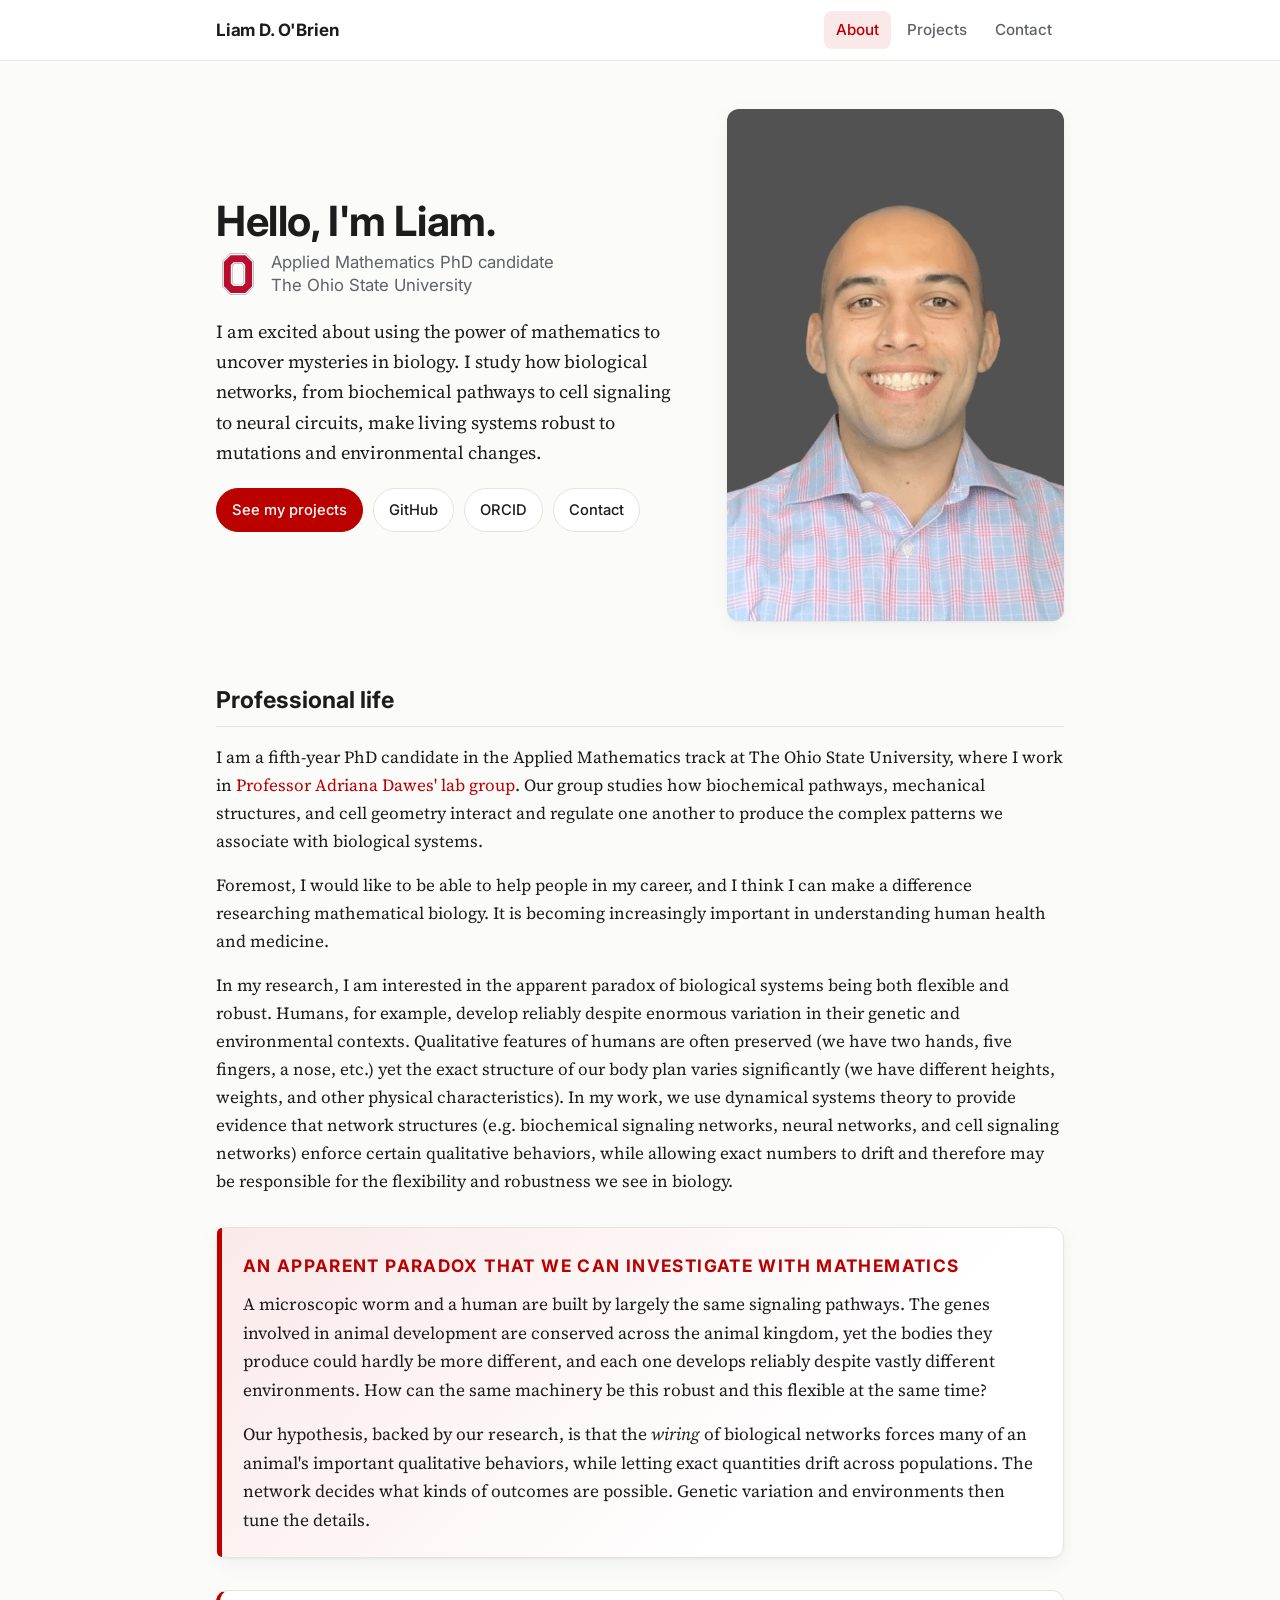
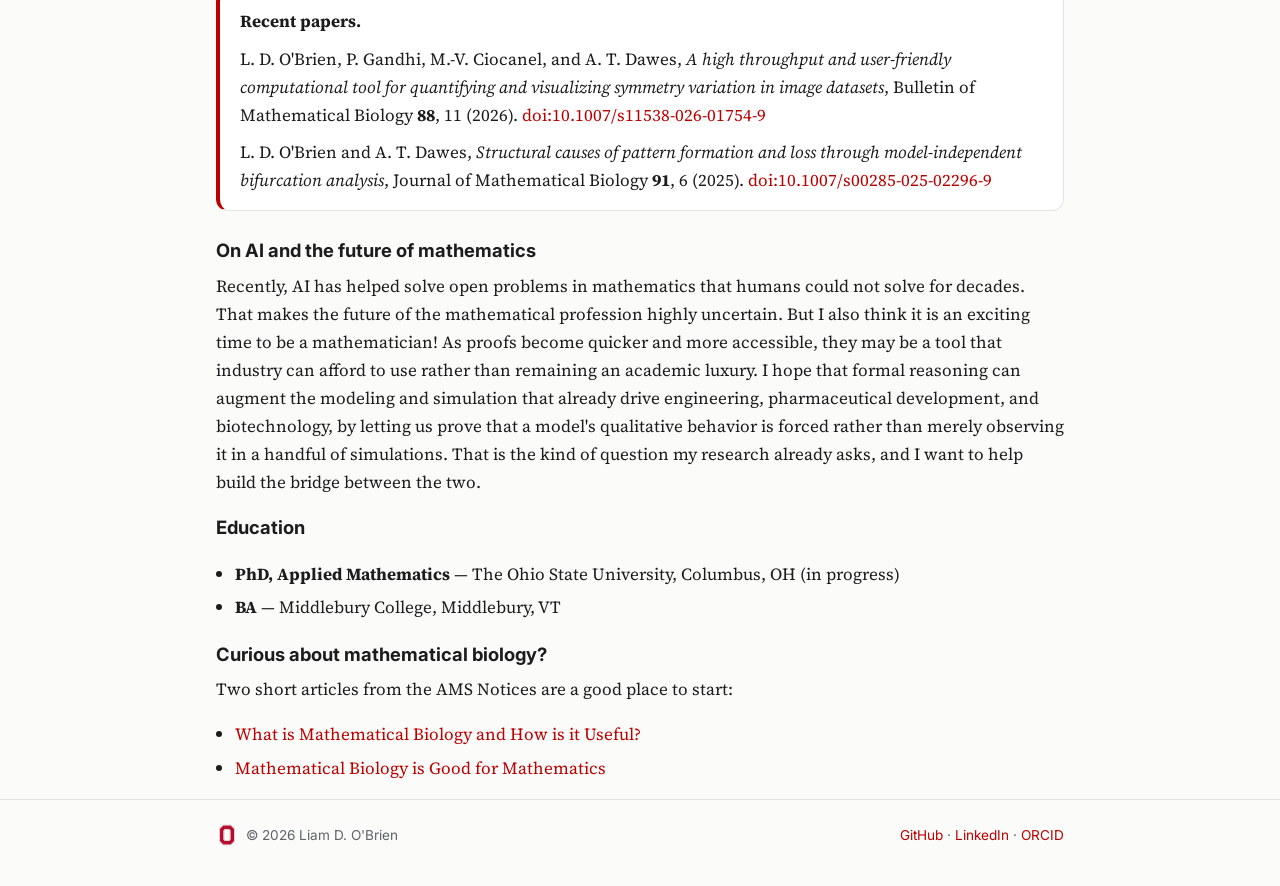
==== commit 449daaee: "Revert "Change theme" Restore the original stylesheet and page markup from b65c61d.  Co-Authored-By:" ====
--- a/index.html
+++ b/index.html
@@ -1,69 +1,85 @@
-<!DOCTYPE html>
+<!doctype html>
 <html lang="en">
 <head>
   <meta charset="utf-8">
   <meta name="viewport" content="width=device-width, initial-scale=1">
   <title>Liam D. O'Brien</title>
-  <meta name="description" content="Liam D. O'Brien is an applied mathematics PhD candidate at The Ohio State University working in mathematical biology.">
+  <meta name="description" content="Liam D. O'Brien is an applied mathematics PhD candidate at The Ohio State University working in mathematical biology: how biological networks create robustness and flexibility.">
+  <link rel="preconnect" href="https://fonts.googleapis.com">
+  <link href="https://fonts.googleapis.com/css2?family=Inter:wght@400;500;600;700&family=Source+Serif+4:ital,opsz,wght@0,8..60,400;0,8..60,600;1,8..60,400&display=swap" rel="stylesheet">
   <link rel="stylesheet" href="assets/style.css">
+  <link rel="icon" href="data:image/svg+xml,%3Csvg xmlns='http://www.w3.org/2000/svg' viewBox='0 0 32 32'%3E%3Ccircle cx='16' cy='16' r='15' fill='%23bb0000'/%3E%3Ctext x='16' y='22' font-family='Inter,sans-serif' font-weight='700' font-size='17' fill='white' text-anchor='middle'%3EL%3C/text%3E%3C/svg%3E">
 </head>
 <body>
+<header class="site">
+  <div class="wrap">
+    <a class="site-title" href="index.html">Liam D. O'Brien</a>
+    <nav aria-label="Main">
+      <ul>
+        <li><a href="index.html" aria-current="page">About</a></li>
+        <li><a href="projects.html">Projects</a></li>
+        <li><a href="contact.html">Contact</a></li>
+      </ul>
+    </nav>
+  </div>
+</header>
 
-<p class="nav"><a href="index.html">About</a> | <a href="projects.html">Projects</a> | <a href="contact.html">Contact</a></p>
+<main class="wrap">
+  <section class="hero">
+    <div>
+      <h1>Hello, I'm Liam.</h1>
+      <p class="tagline"><img class="logo" src="assets/img/ohio-state-logo.svg" alt="The Ohio State University" width="44" height="44"><span>Applied Mathematics PhD candidate<br>The Ohio State University</span></p>
+      <p class="lead">I am excited about using the power of mathematics to uncover mysteries in biology. I study how biological networks, from biochemical pathways to cell signaling to neural circuits, make living systems robust to mutations and environmental changes.</p>
+      <div class="btn-row">
+        <a class="btn primary" href="projects.html">See my projects</a>
+        <a class="btn" href="https://github.com/ldobrien1234" target="_blank" rel="noopener">GitHub</a>
+        <a class="btn" href="https://orcid.org/0009-0007-3827-9771" target="_blank" rel="noopener">ORCID</a>
+        <a class="btn" href="contact.html">Contact</a>
+      </div>
+    </div>
+    <img src="assets/img/profile.png" alt="Portrait of Liam D. O'Brien" width="768" height="512">
+  </section>
 
-<img class="photo" src="assets/img/profile.png" alt="Liam D. O'Brien">
+  <h2 id="professional">Professional life</h2>
+  <p>I am a fifth-year PhD candidate in the Applied Mathematics track at The Ohio State University, where I work in <a href="https://people.math.osu.edu/dawes.33/" target="_blank" rel="noopener">Professor Adriana Dawes' lab group</a>. Our group studies how biochemical pathways, mechanical structures, and cell geometry interact and regulate one another to produce the complex patterns we associate with biological systems.</p>
+  <p>Foremost, I would like to be able to help people in my career, and I think I can make a difference researching mathematical biology. It is becoming increasingly important in understanding human health and medicine.</p>
+  <p>In my research, I am interested in the apparent paradox of biological systems being both flexible and robust. Humans, for example, develop reliably despite enormous variation in their genetic and environmental contexts. Qualitative features of humans are often preserved (we have two hands, five fingers, a nose, etc.) yet the exact structure of our body plan varies significantly (we have different heights, weights, and other physical characteristics). In my work, we use dynamical systems theory to provide evidence that network structures (e.g. biochemical signaling networks, neural networks, and cell signaling networks) enforce certain qualitative behaviors, while allowing exact numbers to drift and therefore may be responsible for the flexibility and robustness we see in biology. </p>
 
-<h1>Liam D. O'Brien</h1>
-<p><img class="logo" src="assets/img/ohio-state-logo.svg" alt=""> Applied Mathematics PhD candidate, The Ohio State University</p>
+  <aside class="spark">
+    <p class="spark-kicker">An apparent paradox that we can investigate with mathematics</p>
+    <p>A microscopic worm and a human are built by largely the same signaling pathways. The genes involved in animal development are conserved across the animal kingdom, yet the bodies they produce could hardly be more different, and each one develops reliably despite vastly different environments. How can the same machinery be this robust and this flexible at the same time?</p>
+    <p>Our hypothesis, backed by our research, is that the <em>wiring</em> of biological networks forces many of an animal's important qualitative behaviors, while letting exact quantities drift across populations. The network decides what kinds of outcomes are possible. Genetic variation and environments then tune the details.</p>
+  </aside>
 
-<p>I am excited about using the power of mathematics to uncover mysteries in biology. I study how biological networks, from biochemical pathways to cell signaling to neural circuits, make living systems robust to mutations and environmental changes.</p>
+  <div class="callout">
+    <p><strong>Recent papers.</strong></p>
+    <p>L. D. O'Brien, P. Gandhi, M.-V. Ciocanel, and A. T. Dawes, <em>A high throughput and user-friendly computational tool for quantifying and visualizing symmetry variation in image datasets</em>, Bulletin of Mathematical Biology <strong>88</strong>, 11 (2026). <a href="https://doi.org/10.1007/s11538-026-01754-9" target="_blank" rel="noopener">doi:10.1007/s11538-026-01754-9</a></p>
+    <p>L. D. O'Brien and A. T. Dawes, <em>Structural causes of pattern formation and loss through model-independent bifurcation analysis</em>, Journal of Mathematical Biology <strong>91</strong>, 6 (2025). <a href="https://doi.org/10.1007/s00285-025-02296-9" target="_blank" rel="noopener">doi:10.1007/s00285-025-02296-9</a></p>
+  </div>
 
-<p><a href="projects.html">Projects</a> | <a href="https://github.com/ldobrien1234">GitHub</a> | <a href="https://orcid.org/0009-0007-3827-9771">ORCID</a> | <a href="contact.html">Contact</a></p>
+  <h3>On AI and the future of mathematics</h3>
+  <p>Recently, AI has helped solve open problems in mathematics that humans could not solve for decades. That makes the future of the mathematical profession highly uncertain. But I also think it is an exciting time to be a mathematician! As proofs become quicker and more accessible, they may be a tool that industry can afford to use rather than remaining an academic luxury. I hope that formal reasoning can augment the modeling and simulation that already drive engineering, pharmaceutical development, and biotechnology, by letting us prove that a model's qualitative behavior is forced rather than merely observing it in a handful of simulations. That is the kind of question my research already asks, and I want to help build the bridge between the two.</p>
 
-<h2>Professional life</h2>
+  <h3>Education</h3>
+  <ul class="links">
+    <li><strong>PhD, Applied Mathematics</strong> — The Ohio State University, Columbus, OH (in progress)</li>
+    <li><strong>BA</strong> — Middlebury College, Middlebury, VT</li>
+  </ul>
 
-<p>I am a fifth-year PhD candidate in the Applied Mathematics track at The Ohio State University, where I work in <a href="https://people.math.osu.edu/dawes.33/">Professor Adriana Dawes' lab group</a>. Our group studies how biochemical pathways, mechanical structures, and cell geometry interact and regulate one another to produce the complex patterns we associate with biological systems.</p>
+  <h3>Curious about mathematical biology?</h3>
+  <p>Two short articles from the AMS Notices are a good place to start:</p>
+  <ul class="links">
+    <li><a href="https://www.ams.org/notices/201007/rtx100700851p.pdf" target="_blank" rel="noopener">What is Mathematical Biology and How is it Useful?</a></li>
+    <li><a href="https://www.ams.org/notices/201510/rnoti-p1172.pdf" target="_blank" rel="noopener">Mathematical Biology is Good for Mathematics</a></li>
+  </ul>
 
-<p>Foremost, I would like to be able to help people in my career, and I think I can make a difference researching mathematical biology. It is becoming increasingly important in understanding human health and medicine.</p>
+</main>
 
-<p>In my research, I am interested in the apparent paradox of biological systems being both flexible and robust. Humans, for example, develop reliably despite enormous variation in their genetic and environmental contexts. Qualitative features of humans are often preserved (we have two hands, five fingers, a nose, etc.) yet the exact structure of our body plan varies significantly (we have different heights, weights, and other physical characteristics). In my work, we use dynamical systems theory to provide evidence that network structures (e.g. biochemical signaling networks, neural networks, and cell signaling networks) enforce certain qualitative behaviors, while allowing exact numbers to drift and therefore may be responsible for the flexibility and robustness we see in biology.</p>
-
-<h3>An apparent paradox that we can investigate with mathematics</h3>
-
-<p>A microscopic worm and a human are built by largely the same signaling pathways. The genes involved in animal development are conserved across the animal kingdom, yet the bodies they produce could hardly be more different, and each one develops reliably despite vastly different environments. How can the same machinery be this robust and this flexible at the same time?</p>
-
-<p>Our hypothesis, backed by our research, is that the <em>wiring</em> of biological networks forces many of an animal's important qualitative behaviors, while letting exact quantities drift across populations. The network decides what kinds of outcomes are possible. Genetic variation and environments then tune the details.</p>
-
-<h3>Recent papers</h3>
-
-<ul>
-  <li>L. D. O'Brien, P. Gandhi, M.-V. Ciocanel, and A. T. Dawes, <em>A high throughput and user-friendly computational tool for quantifying and visualizing symmetry variation in image datasets</em>, Bulletin of Mathematical Biology <b>88</b>, 11 (2026). <a href="https://doi.org/10.1007/s11538-026-01754-9">doi:10.1007/s11538-026-01754-9</a></li>
-  <li>L. D. O'Brien and A. T. Dawes, <em>Structural causes of pattern formation and loss through model-independent bifurcation analysis</em>, Journal of Mathematical Biology <b>91</b>, 6 (2025). <a href="https://doi.org/10.1007/s00285-025-02296-9">doi:10.1007/s00285-025-02296-9</a></li>
-</ul>
-
-<h3>On AI and the future of mathematics</h3>
-
-<p>Recently, AI has helped solve open problems in mathematics that humans could not solve for decades. That makes the future of the mathematical profession highly uncertain. But I also think it is an exciting time to be a mathematician! As proofs become quicker and more accessible, they may be a tool that industry can afford to use rather than remaining an academic luxury. I hope that formal reasoning can augment the modeling and simulation that already drive engineering, pharmaceutical development, and biotechnology, by letting us prove that a model's qualitative behavior is forced rather than merely observing it in a handful of simulations. That is the kind of question my research already asks, and I want to help build the bridge between the two.</p>
-
-<h3>Education</h3>
-
-<ul>
-  <li>PhD, Applied Mathematics, The Ohio State University, Columbus, OH (in progress)</li>
-  <li>BA, Middlebury College, Middlebury, VT</li>
-</ul>
-
-<h3>Curious about mathematical biology?</h3>
-
-<p>Two short articles from the AMS Notices are a good place to start:</p>
-
-<ul>
-  <li><a href="https://www.ams.org/notices/201007/rtx100700851p.pdf">What is Mathematical Biology and How is it Useful?</a></li>
-  <li><a href="https://www.ams.org/notices/201510/rnoti-p1172.pdf">Mathematical Biology is Good for Mathematics</a></li>
-</ul>
-
-<hr>
-
-<p class="footer">Liam D. O'Brien, 2026. <a href="https://github.com/ldobrien1234">GitHub</a> | <a href="https://www.linkedin.com/in/ldobrien">LinkedIn</a> | <a href="https://orcid.org/0009-0007-3827-9771">ORCID</a></p>
-
+<footer>
+  <div class="wrap">
+    <span class="foot-brand"><img src="assets/img/ohio-state-logo.svg" alt="The Ohio State University" width="22" height="22"> © 2026 Liam D. O'Brien</span>
+    <span><a href="https://github.com/ldobrien1234">GitHub</a> · <a href="https://www.linkedin.com/in/ldobrien">LinkedIn</a> · <a href="https://orcid.org/0009-0007-3827-9771">ORCID</a></span>
+  </div>
+</footer>
 </body>
 </html>
--- a/assets/style.css
+++ b/assets/style.css
@@ -1,33 +1,178 @@
-body {
-  font-family: Helvetica, Arial, sans-serif;
-  font-size: 16px;
-  line-height: 1.5;
-  color: #222;
-  background: #fff;
-  max-width: 760px;
-  margin: 0 auto;
-  padding: 20px;
+/* ---------- Tokens ---------- */
+:root {
+  --bg: #fbfbfa;
+  --surface: #ffffff;
+  --text: #1c1c1c;
+  --muted: #5f6368;
+  --accent: #bb0000;        /* Ohio State scarlet, as a nod to the original site */
+  --accent-soft: #fbe9e9;
+  --border: #e4e4e0;
+  --shadow: 0 1px 2px rgba(0,0,0,.05), 0 6px 20px rgba(0,0,0,.05);
+  --radius: 12px;
+  --maxw: 880px;
+}
+@media (prefers-color-scheme: dark) {
+  :root:not([data-theme="light"]) {
+    --bg: #141416;
+    --surface: #1d1d20;
+    --text: #ececea;
+    --muted: #a3a3a0;
+    --accent: #ff5c5c;
+    --accent-soft: #3a1f1f;
+    --border: #2c2c30;
+    --shadow: 0 1px 2px rgba(0,0,0,.4), 0 6px 20px rgba(0,0,0,.35);
+  }
 }
 
-h1 { font-size: 1.8em; margin-bottom: 0.2em; }
-h2 { font-size: 1.4em; margin-top: 1.6em; border-bottom: 1px solid #ccc; padding-bottom: 0.2em; }
-h3 { font-size: 1.1em; margin-top: 1.4em; margin-bottom: 0.3em; }
+/* ---------- Base ---------- */
+*, *::before, *::after { box-sizing: border-box; }
+html { scroll-behavior: smooth; }
+body {
+  margin: 0;
+  background: var(--bg);
+  color: var(--text);
+  font-family: "Source Serif 4", Georgia, "Times New Roman", serif;
+  font-size: 1.0625rem;
+  line-height: 1.65;
+  -webkit-font-smoothing: antialiased;
+}
+h1, h2, h3, nav, .btn, .meta, .tag, footer, .site-title, .tagline {
+  font-family: "Inter", system-ui, -apple-system, "Segoe UI", Roboto, sans-serif;
+}
+h1 { font-size: clamp(1.9rem, 4vw, 2.6rem); line-height: 1.15; margin: 0 0 .35rem; letter-spacing: -.01em; }
+h2 { font-size: 1.45rem; margin: 2.75rem 0 1rem; padding-bottom: .4rem; border-bottom: 1px solid var(--border); }
+h3 { font-size: 1.15rem; margin: 0 0 .4rem; }
+p { margin: 0 0 1rem; }
+a { color: var(--accent); text-decoration: none; }
+a:hover { text-decoration: underline; }
+img { max-width: 100%; display: block; }
+.wrap { max-width: var(--maxw); margin: 0 auto; padding: 0 16px; }
 
-a { color: #0645ad; }
-a:visited { color: #551a8b; }
+/* ---------- Header / nav ---------- */
+header.site {
+  border-bottom: 1px solid var(--border);
+  background: var(--surface);
+  position: sticky; top: 0; z-index: 10;
+}
+header.site .wrap {
+  display: flex; align-items: center; justify-content: space-between;
+  gap: 1rem; min-height: 60px; flex-wrap: wrap; padding-top: .5rem; padding-bottom: .5rem;
+}
+.site-title { font-weight: 700; color: var(--text); letter-spacing: -.01em; }
+.site-title:hover { text-decoration: none; color: var(--accent); }
+nav ul { list-style: none; margin: 0; padding: 0; display: flex; gap: .25rem; }
+nav a {
+  display: inline-block; padding: .4rem .75rem; border-radius: 8px;
+  color: var(--muted); font-weight: 500; font-size: .95rem;
+}
+nav a:hover { background: var(--accent-soft); color: var(--accent); text-decoration: none; }
+nav a[aria-current="page"] { color: var(--accent); background: var(--accent-soft); }
 
-img { max-width: 100%; height: auto; }
+/* ---------- Hero ---------- */
+.hero {
+  display: grid; grid-template-columns: 1fr; gap: 1.5rem;
+  align-items: center; padding: 3rem 0 1rem;
+}
+@media (min-width: 680px) { .hero { grid-template-columns: 1.4fr 1fr; gap: 2.5rem; } }
+.hero img {
+  width: 100%; aspect-ratio: 3 / 2; object-fit: cover;
+  border-radius: var(--radius); box-shadow: var(--shadow);
+}
+.tagline { color: var(--muted); font-size: 1.05rem; line-height: 1.35; margin-bottom: 1.25rem; display: flex; align-items: center; gap: .7rem; }
+.tagline .logo {
+  width: 44px; height: 44px; flex: none;
+  aspect-ratio: auto; object-fit: contain;
+  border-radius: 0; box-shadow: none;
+}
+.btn-row { display: flex; flex-wrap: wrap; gap: .6rem; margin-top: 1.25rem; }
+.btn {
+  display: inline-flex; align-items: center; gap: .4rem;
+  padding: .55rem .95rem; border-radius: 999px; font-size: .92rem; font-weight: 500;
+  border: 1px solid var(--border); background: var(--surface); color: var(--text);
+}
+.btn:hover { border-color: var(--accent); color: var(--accent); text-decoration: none; }
+.btn.primary { background: var(--accent); border-color: var(--accent); color: #fff; }
+.btn.primary:hover { filter: brightness(1.08); color: #fff; }
 
-.nav { margin-bottom: 1.5em; }
+/* ---------- Content ---------- */
+main { padding-bottom: 3rem; }
+.lead { font-size: 1.15rem; }
+.callout {
+  background: var(--surface); border: 1px solid var(--border); border-left: 4px solid var(--accent);
+  border-radius: var(--radius); padding: 1rem 1.25rem; margin: 1.5rem 0;
+}
+.callout p { margin-bottom: .6rem; }
+.callout p:last-child { margin-bottom: 0; }
 
-.photo { float: right; width: 220px; margin: 0 0 1em 1.5em; }
+/* Highlighted "curiosity" box */
+.spark {
+  position: relative; margin: 2rem 0;
+  padding: 1.5rem 1.6rem 1.4rem;
+  border-radius: var(--radius);
+  background: linear-gradient(135deg, var(--accent-soft), var(--surface) 70%);
+  border: 1px solid var(--border);
+  box-shadow: var(--shadow);
+}
+.spark::before {
+  content: ""; position: absolute; inset: 0 auto 0 0; width: 5px;
+  background: var(--accent); border-radius: var(--radius) 0 0 var(--radius);
+}
+.spark-kicker {
+  font-family: Inter, system-ui, sans-serif; font-size: .78rem; font-weight: 700;
+  letter-spacing: .08em; text-transform: uppercase; color: var(--accent); margin-bottom: .6rem;
+}
+.spark p { font-size: 1.08rem; }
+.spark p:last-child { margin-bottom: 0; }
+ul.links { padding-left: 1.2rem; }
+ul.links li { margin-bottom: .35rem; }
 
-.logo { height: 1.2em; vertical-align: middle; }
+/* ---------- Cards (projects, repos) ---------- */
+.card {
+  background: var(--surface); border: 1px solid var(--border); border-radius: var(--radius);
+  padding: 1.5rem; margin-bottom: 1.5rem; box-shadow: var(--shadow);
+}
+.card.project { display: grid; grid-template-columns: 1fr; gap: 1.25rem; }
+@media (min-width: 680px) {
+  .card.project { grid-template-columns: 1fr 240px; align-items: start; }
+  .card.project.wide { grid-template-columns: 1fr; }
+}
+.card figure { margin: 0; }
+.card figure.full { max-width: 640px; margin-top: .25rem; }
+.card figure.full img { background: #fff; padding: .4rem; }
+.card figure img { border-radius: 8px; border: 1px solid var(--border); background: #fff; }
+.card figcaption { font-size: .85rem; color: var(--muted); margin-top: .5rem; line-height: 1.4; }
+.meta { font-size: .85rem; color: var(--muted); margin-bottom: .6rem; }
+.tag {
+  display: inline-block; font-size: .75rem; font-weight: 600; letter-spacing: .02em;
+  padding: .15rem .55rem; border-radius: 999px; background: var(--accent-soft); color: var(--accent);
+  margin-right: .35rem; vertical-align: middle;
+}
+.repos { display: grid; grid-template-columns: 1fr; gap: 1rem; }
+@media (min-width: 620px) { .repos { grid-template-columns: 1fr 1fr; } }
+.repo { padding: 1.1rem 1.25rem; margin: 0; }
+.repo h3 { font-size: 1rem; }
+.repo h3 a { color: var(--text); }
+.repo h3 a:hover { color: var(--accent); }
+.repo p { font-size: .95rem; color: var(--muted); margin: .4rem 0 .6rem; }
+.lang { display: inline-flex; align-items: center; gap: .4rem; font-size: .8rem; color: var(--muted); font-family: Inter, system-ui, sans-serif; }
+.lang::before { content: ""; width: .7rem; height: .7rem; border-radius: 50%; background: var(--dot, var(--muted)); }
+.lang.julia { --dot: #9558b2; } .lang.python { --dot: #3572a5; } .lang.matlab { --dot: #e16737; }
 
-figure { margin: 1em 0; }
-figure img { max-width: 420px; border: 1px solid #ddd; }
-figcaption { font-size: 0.9em; color: #555; max-width: 420px; }
+/* ---------- Publications ---------- */
+.pub { padding-left: 1rem; border-left: 3px solid var(--accent-soft); margin-bottom: 1.25rem; }
+.pub .title { font-weight: 600; }
+.pub .venue { color: var(--muted); font-size: .95rem; }
 
-hr { border: 0; border-top: 1px solid #ccc; margin: 2em 0; clear: both; }
+/* ---------- Contact ---------- */
+.contact-list { list-style: none; padding: 0; margin: 1.5rem 0; display: grid; gap: .75rem; }
+.contact-list li {
+  display: flex; align-items: center; gap: .9rem; padding: .9rem 1.1rem;
+  background: var(--surface); border: 1px solid var(--border); border-radius: var(--radius);
+}
+.contact-list svg { width: 22px; height: 22px; flex: none; fill: currentColor; color: var(--accent); }
+.contact-list .label { font-family: Inter, system-ui, sans-serif; font-size: .8rem; color: var(--muted); display: block; }
 
-.footer { font-size: 0.9em; color: #555; }
+/* ---------- Footer ---------- */
+footer { border-top: 1px solid var(--border); padding: 1.5rem 0 2.5rem; color: var(--muted); font-size: .85rem; }
+footer .wrap { display: flex; flex-wrap: wrap; justify-content: space-between; gap: .5rem; align-items: center; }
+.foot-brand { display: inline-flex; align-items: center; gap: .5rem; }
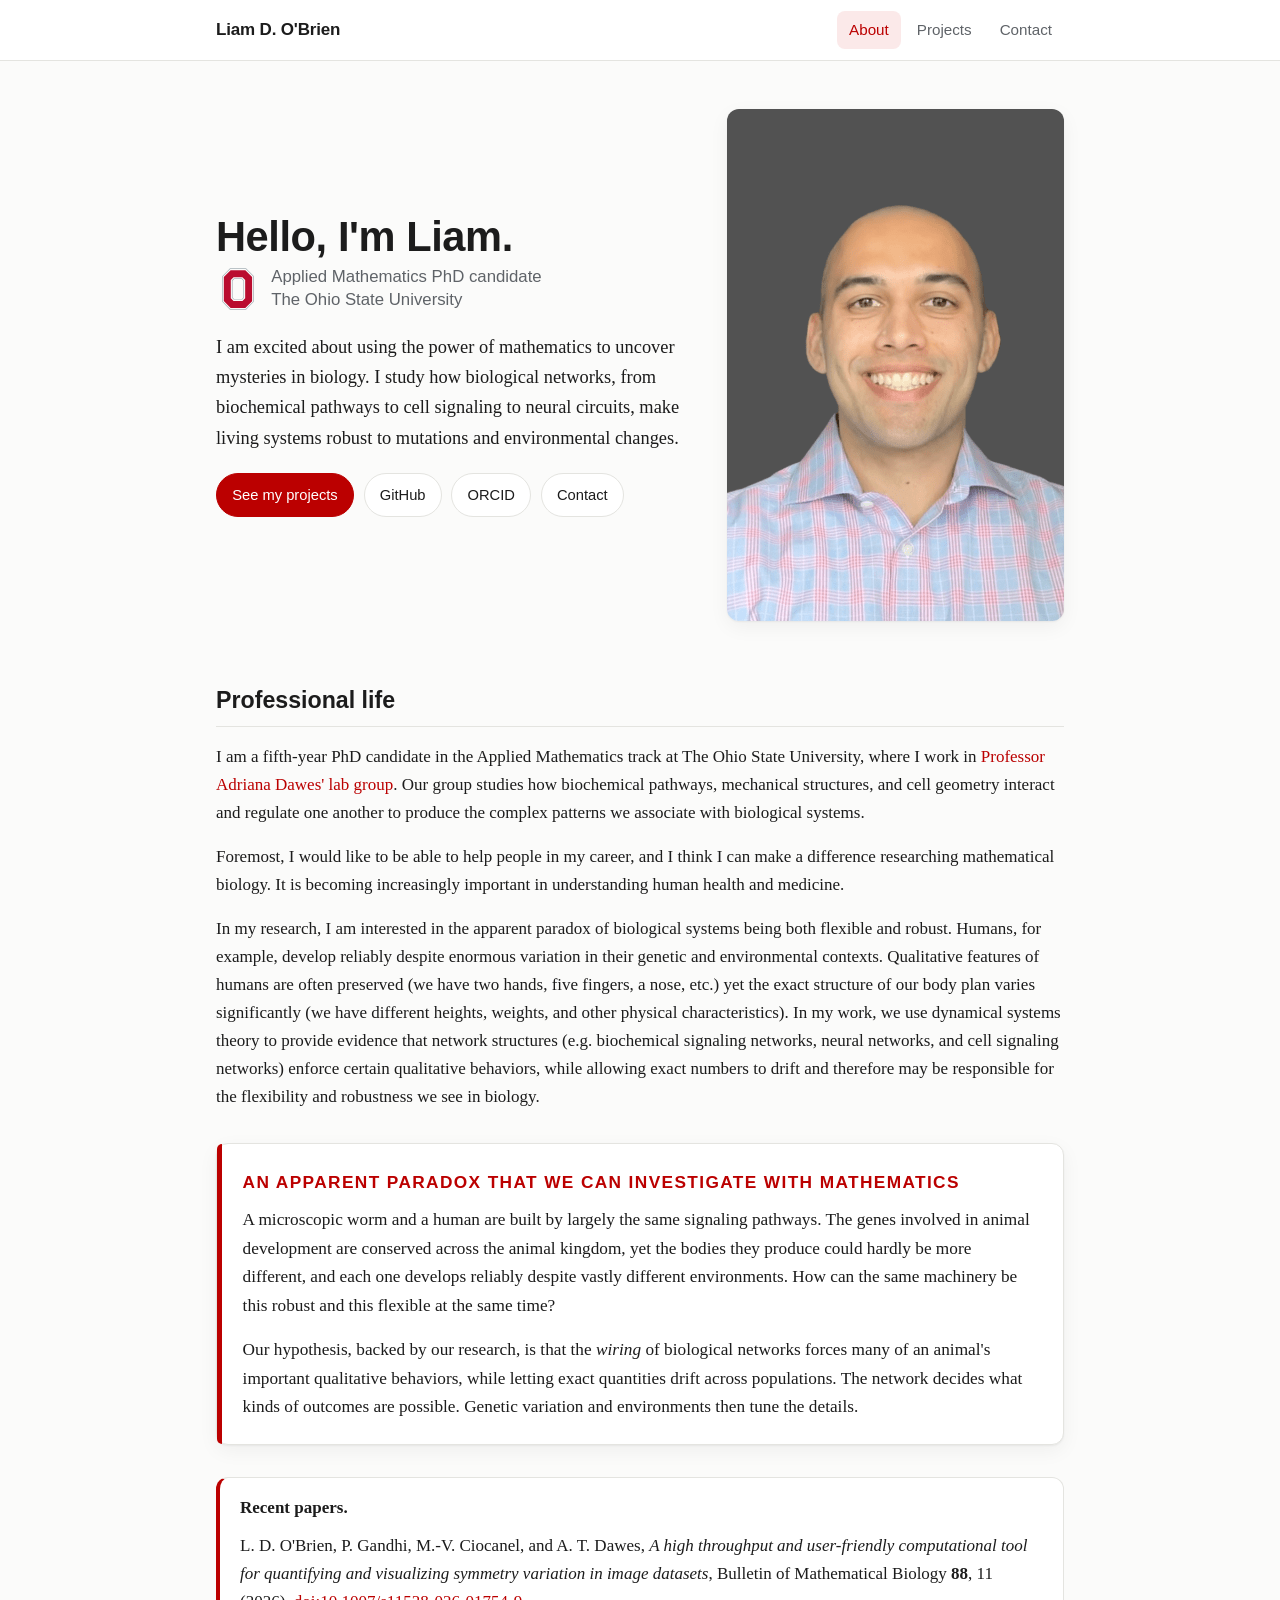
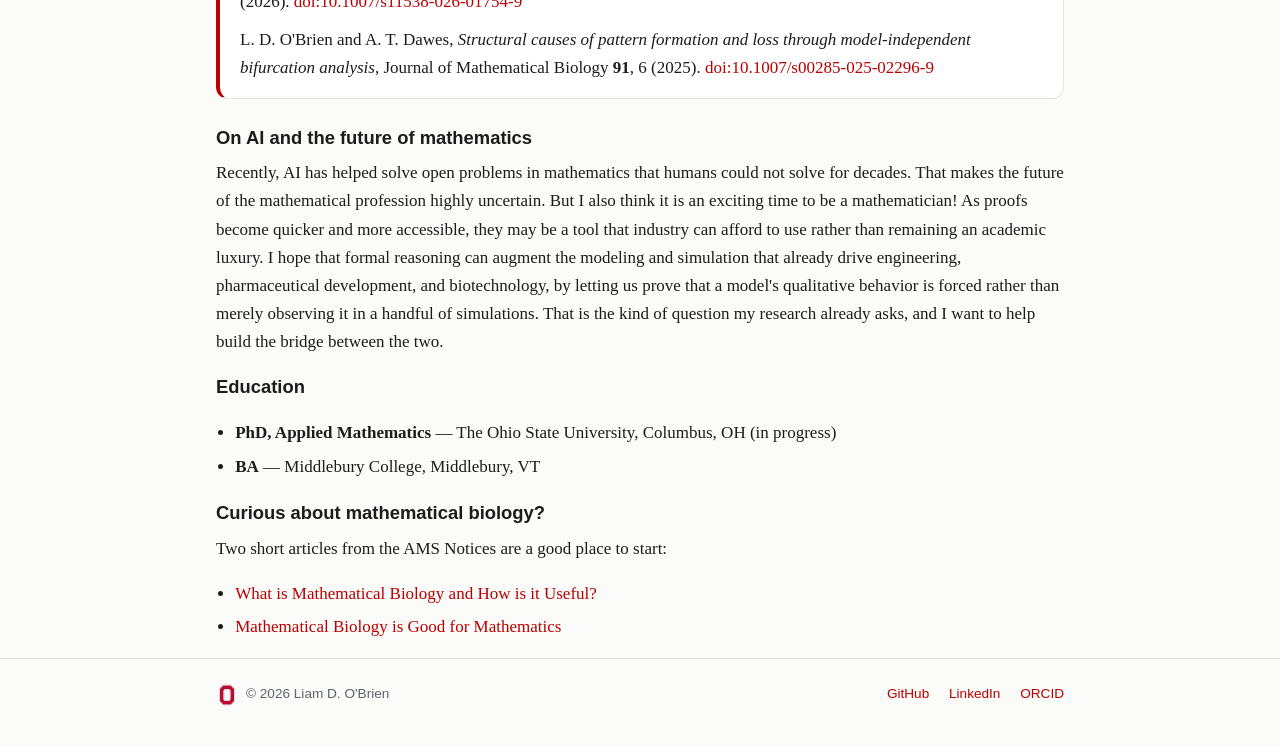
==== commit c0c66640: "update theme" ====
--- a/index.html
+++ b/index.html
@@ -5,10 +5,8 @@
   <meta name="viewport" content="width=device-width, initial-scale=1">
   <title>Liam D. O'Brien</title>
   <meta name="description" content="Liam D. O'Brien is an applied mathematics PhD candidate at The Ohio State University working in mathematical biology: how biological networks create robustness and flexibility.">
-  <link rel="preconnect" href="https://fonts.googleapis.com">
-  <link href="https://fonts.googleapis.com/css2?family=Inter:wght@400;500;600;700&family=Source+Serif+4:ital,opsz,wght@0,8..60,400;0,8..60,600;1,8..60,400&display=swap" rel="stylesheet">
   <link rel="stylesheet" href="assets/style.css">
-  <link rel="icon" href="data:image/svg+xml,%3Csvg xmlns='http://www.w3.org/2000/svg' viewBox='0 0 32 32'%3E%3Ccircle cx='16' cy='16' r='15' fill='%23bb0000'/%3E%3Ctext x='16' y='22' font-family='Inter,sans-serif' font-weight='700' font-size='17' fill='white' text-anchor='middle'%3EL%3C/text%3E%3C/svg%3E">
+  <link rel="icon" href="data:image/svg+xml,%3Csvg xmlns='http://www.w3.org/2000/svg' viewBox='0 0 32 32'%3E%3Ccircle cx='16' cy='16' r='15' fill='%23bb0000'/%3E%3Ctext x='16' y='22' font-family='Helvetica,Arial,sans-serif' font-weight='700' font-size='17' fill='white' text-anchor='middle'%3EL%3C/text%3E%3C/svg%3E">
 </head>
 <body>
 <header class="site">
@@ -78,7 +76,7 @@
 <footer>
   <div class="wrap">
     <span class="foot-brand"><img src="assets/img/ohio-state-logo.svg" alt="The Ohio State University" width="22" height="22"> © 2026 Liam D. O'Brien</span>
-    <span><a href="https://github.com/ldobrien1234">GitHub</a> · <a href="https://www.linkedin.com/in/ldobrien">LinkedIn</a> · <a href="https://orcid.org/0009-0007-3827-9771">ORCID</a></span>
+    <span><a href="https://github.com/ldobrien1234">GitHub</a> <a href="https://www.linkedin.com/in/ldobrien">LinkedIn</a> <a href="https://orcid.org/0009-0007-3827-9771">ORCID</a></span>
   </div>
 </footer>
 </body>
--- a/assets/style.css
+++ b/assets/style.css
@@ -31,13 +31,13 @@
   margin: 0;
   background: var(--bg);
   color: var(--text);
-  font-family: "Source Serif 4", Georgia, "Times New Roman", serif;
+  font-family: Georgia, "Times New Roman", serif;
   font-size: 1.0625rem;
   line-height: 1.65;
   -webkit-font-smoothing: antialiased;
 }
 h1, h2, h3, nav, .btn, .meta, .tag, footer, .site-title, .tagline {
-  font-family: "Inter", system-ui, -apple-system, "Segoe UI", Roboto, sans-serif;
+  font-family: "Helvetica Neue", Helvetica, Arial, sans-serif;
 }
 h1 { font-size: clamp(1.9rem, 4vw, 2.6rem); line-height: 1.15; margin: 0 0 .35rem; letter-spacing: -.01em; }
 h2 { font-size: 1.45rem; margin: 2.75rem 0 1rem; padding-bottom: .4rem; border-bottom: 1px solid var(--border); }
@@ -109,7 +109,7 @@
   position: relative; margin: 2rem 0;
   padding: 1.5rem 1.6rem 1.4rem;
   border-radius: var(--radius);
-  background: linear-gradient(135deg, var(--accent-soft), var(--surface) 70%);
+  background: var(--surface);
   border: 1px solid var(--border);
   box-shadow: var(--shadow);
 }
@@ -118,7 +118,7 @@
   background: var(--accent); border-radius: var(--radius) 0 0 var(--radius);
 }
 .spark-kicker {
-  font-family: Inter, system-ui, sans-serif; font-size: .78rem; font-weight: 700;
+  font-family: "Helvetica Neue", Helvetica, Arial, sans-serif; font-size: .78rem; font-weight: 700;
   letter-spacing: .08em; text-transform: uppercase; color: var(--accent); margin-bottom: .6rem;
 }
 .spark p { font-size: 1.08rem; }
@@ -154,7 +154,7 @@
 .repo h3 a { color: var(--text); }
 .repo h3 a:hover { color: var(--accent); }
 .repo p { font-size: .95rem; color: var(--muted); margin: .4rem 0 .6rem; }
-.lang { display: inline-flex; align-items: center; gap: .4rem; font-size: .8rem; color: var(--muted); font-family: Inter, system-ui, sans-serif; }
+.lang { display: inline-flex; align-items: center; gap: .4rem; font-size: .8rem; color: var(--muted); font-family: "Helvetica Neue", Helvetica, Arial, sans-serif; }
 .lang::before { content: ""; width: .7rem; height: .7rem; border-radius: 50%; background: var(--dot, var(--muted)); }
 .lang.julia { --dot: #9558b2; } .lang.python { --dot: #3572a5; } .lang.matlab { --dot: #e16737; }
 
@@ -170,9 +170,10 @@
   background: var(--surface); border: 1px solid var(--border); border-radius: var(--radius);
 }
 .contact-list svg { width: 22px; height: 22px; flex: none; fill: currentColor; color: var(--accent); }
-.contact-list .label { font-family: Inter, system-ui, sans-serif; font-size: .8rem; color: var(--muted); display: block; }
+.contact-list .label { font-family: "Helvetica Neue", Helvetica, Arial, sans-serif; font-size: .8rem; color: var(--muted); display: block; }
 
 /* ---------- Footer ---------- */
 footer { border-top: 1px solid var(--border); padding: 1.5rem 0 2.5rem; color: var(--muted); font-size: .85rem; }
 footer .wrap { display: flex; flex-wrap: wrap; justify-content: space-between; gap: .5rem; align-items: center; }
+footer span a + a { margin-left: 1rem; }
 .foot-brand { display: inline-flex; align-items: center; gap: .5rem; }
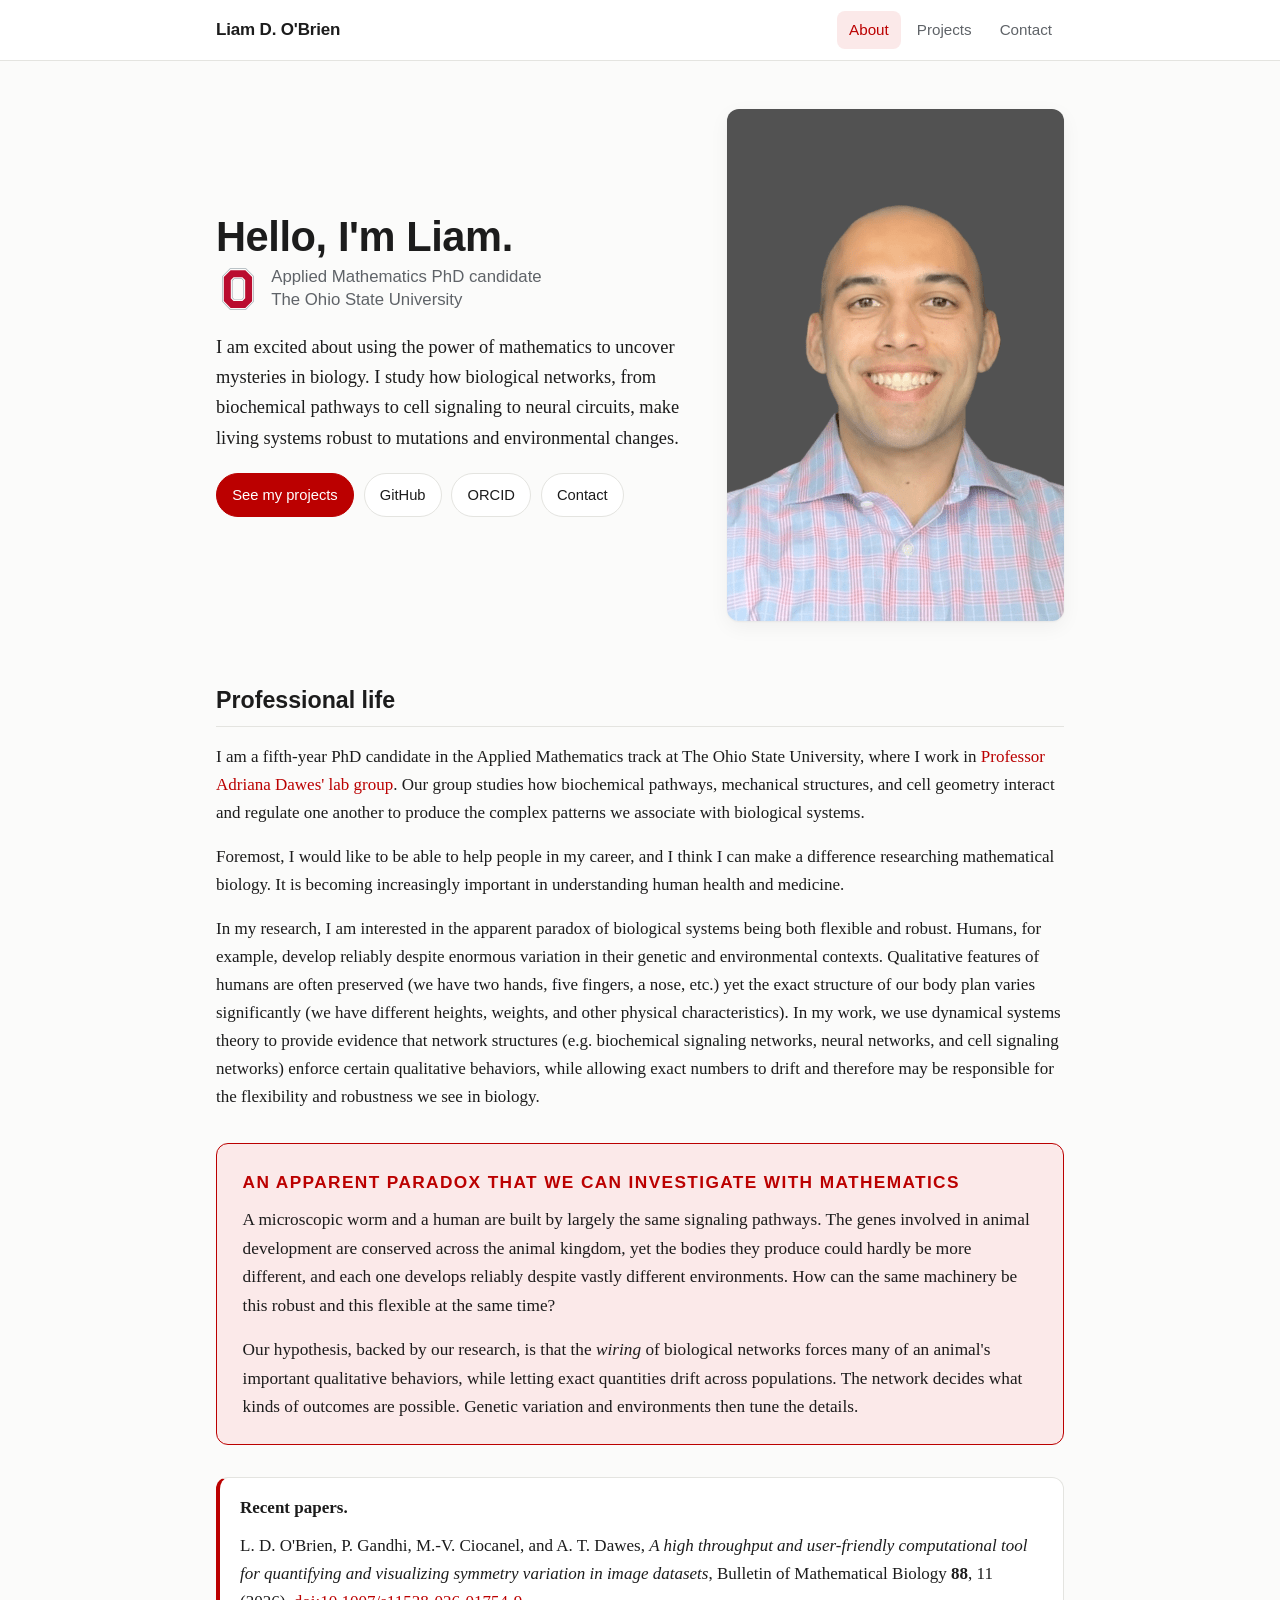
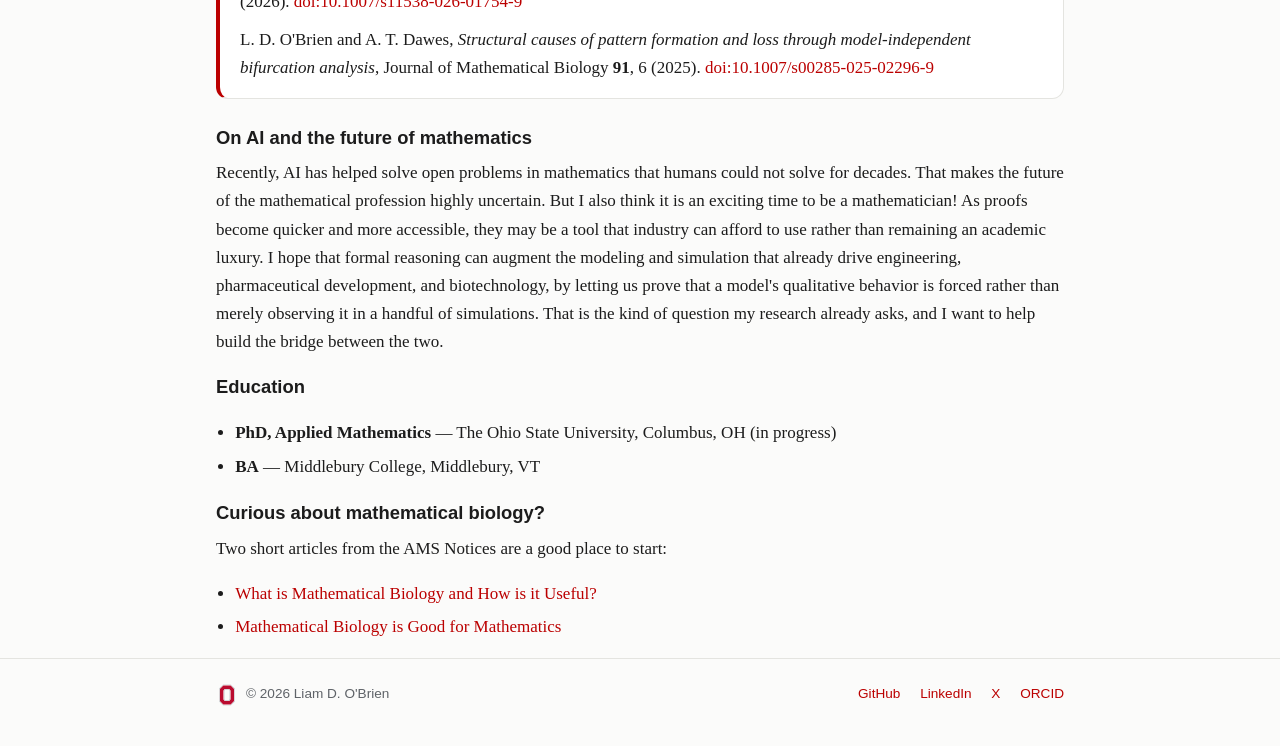
==== commit a2a3df75: "Add X (Twitter) to contact info and footers Co-Authored-By: Claude Opus 5.5 <noreply@anthropic.com>" ====
--- a/index.html
+++ b/index.html
@@ -76,7 +76,7 @@
 <footer>
   <div class="wrap">
     <span class="foot-brand"><img src="assets/img/ohio-state-logo.svg" alt="The Ohio State University" width="22" height="22"> © 2026 Liam D. O'Brien</span>
-    <span><a href="https://github.com/ldobrien1234">GitHub</a> <a href="https://www.linkedin.com/in/ldobrien">LinkedIn</a> <a href="https://orcid.org/0009-0007-3827-9771">ORCID</a></span>
+    <span><a href="https://github.com/ldobrien1234">GitHub</a> <a href="https://www.linkedin.com/in/ldobrien">LinkedIn</a> <a href="https://x.com/ldobrien1234">X</a> <a href="https://orcid.org/0009-0007-3827-9771">ORCID</a></span>
   </div>
 </footer>
 </body>
--- a/assets/style.css
+++ b/assets/style.css
@@ -106,16 +106,11 @@
 
 /* Highlighted "curiosity" box */
 .spark {
-  position: relative; margin: 2rem 0;
+  margin: 2rem 0;
   padding: 1.5rem 1.6rem 1.4rem;
   border-radius: var(--radius);
-  background: var(--surface);
-  border: 1px solid var(--border);
-  box-shadow: var(--shadow);
-}
-.spark::before {
-  content: ""; position: absolute; inset: 0 auto 0 0; width: 5px;
-  background: var(--accent); border-radius: var(--radius) 0 0 var(--radius);
+  background: var(--accent-soft);
+  border: 1px solid var(--accent);
 }
 .spark-kicker {
   font-family: "Helvetica Neue", Helvetica, Arial, sans-serif; font-size: .78rem; font-weight: 700;
